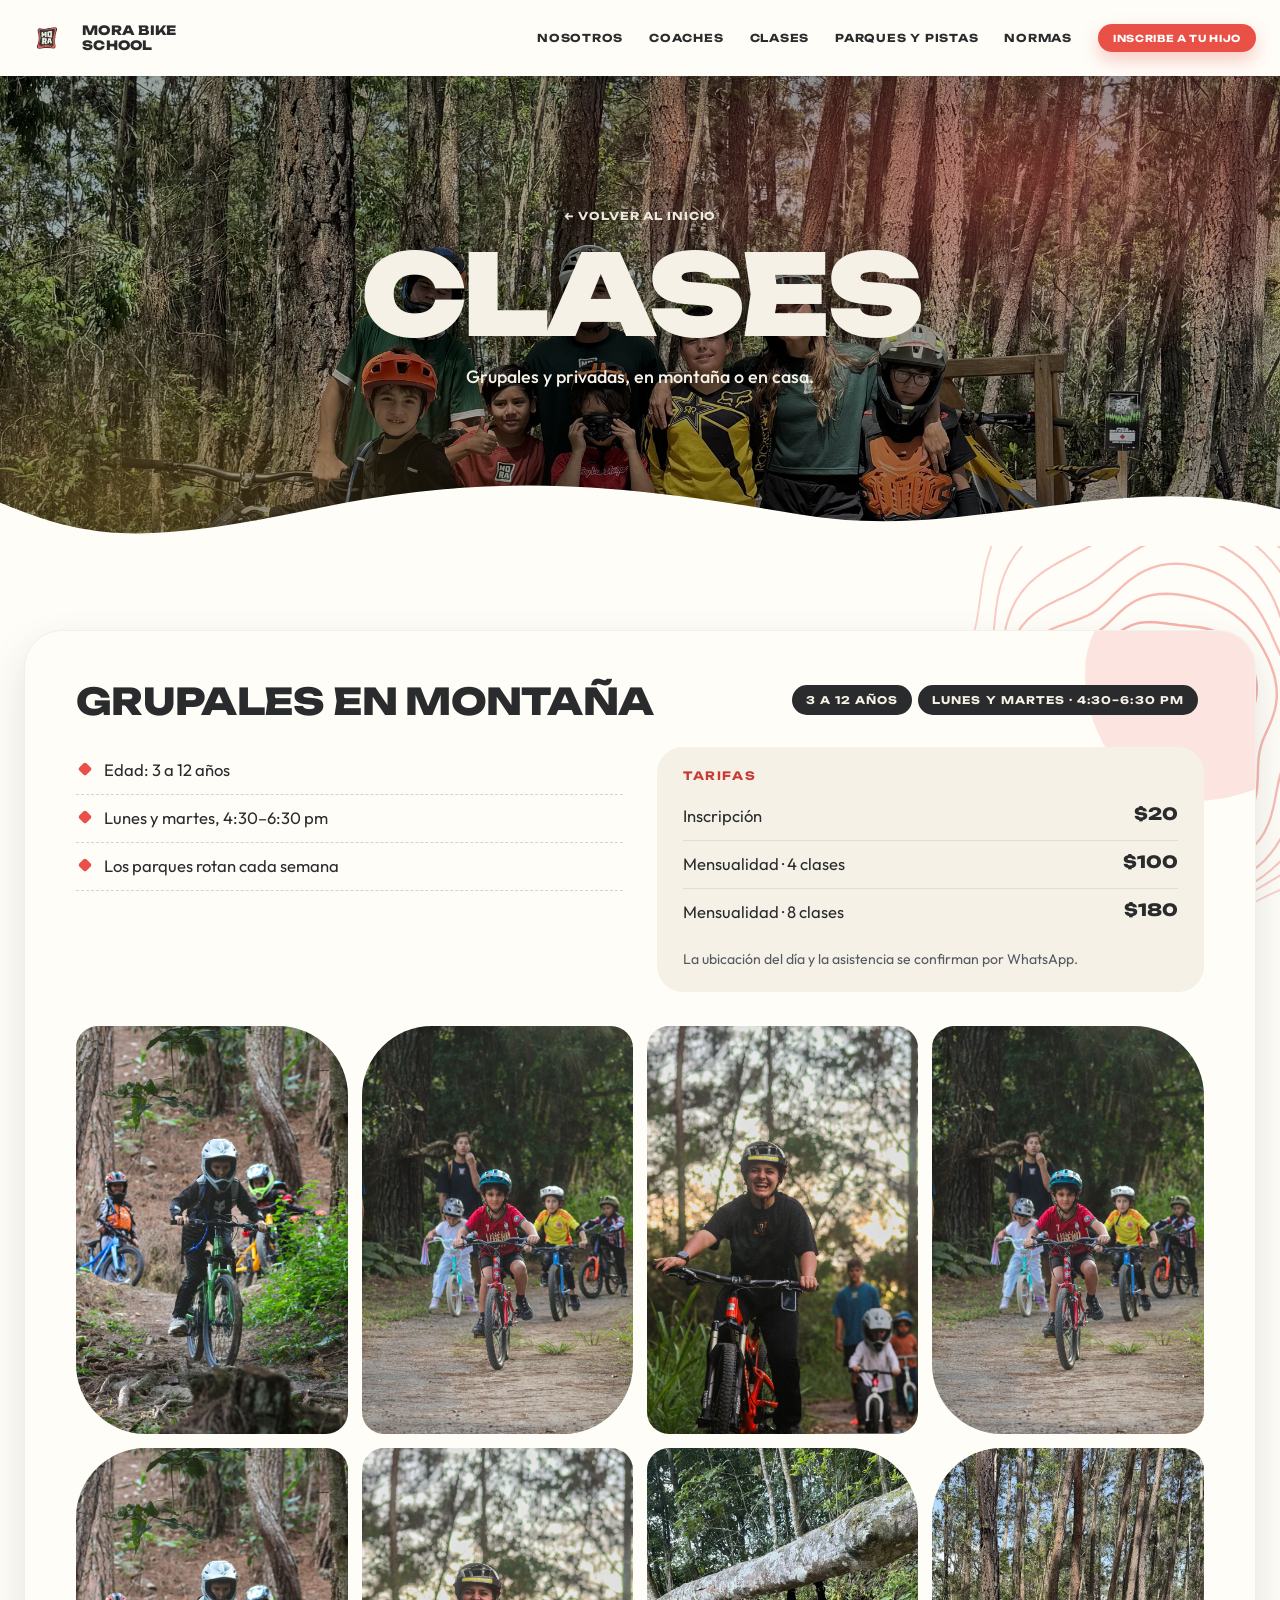
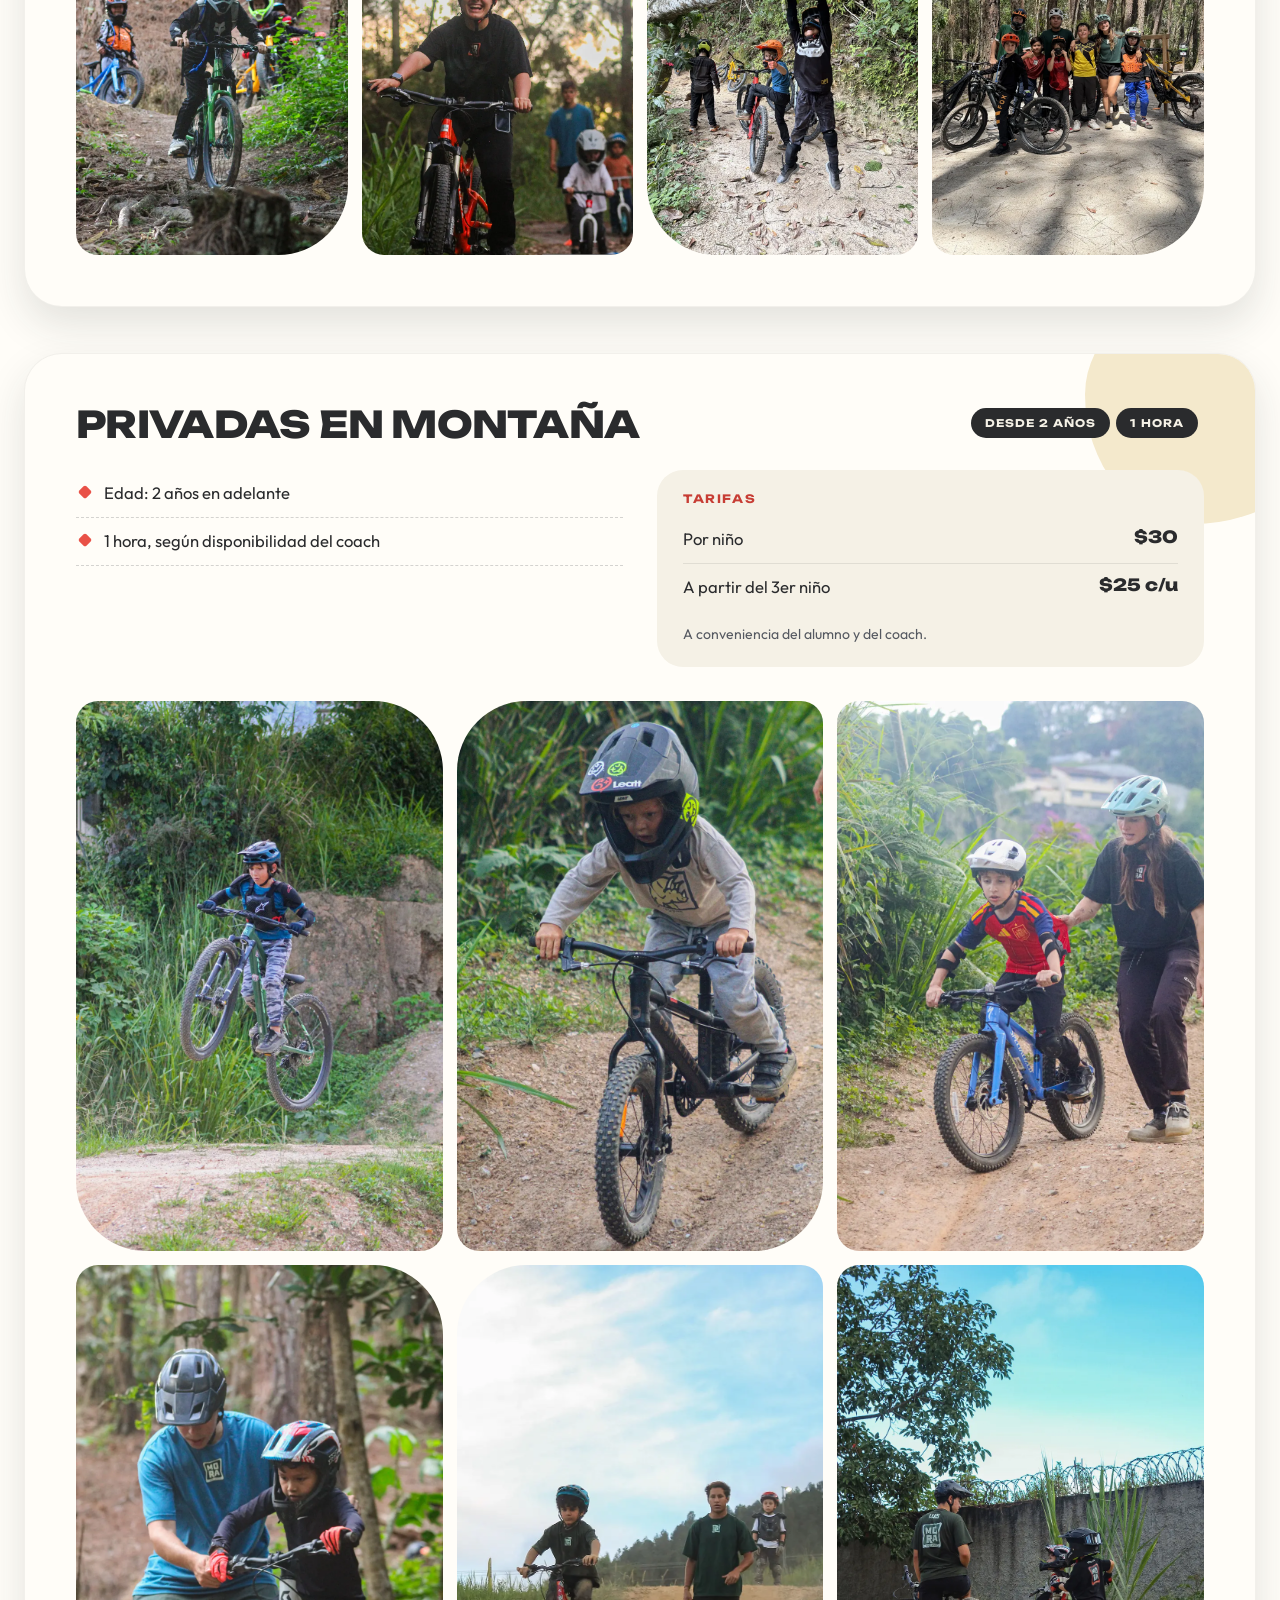
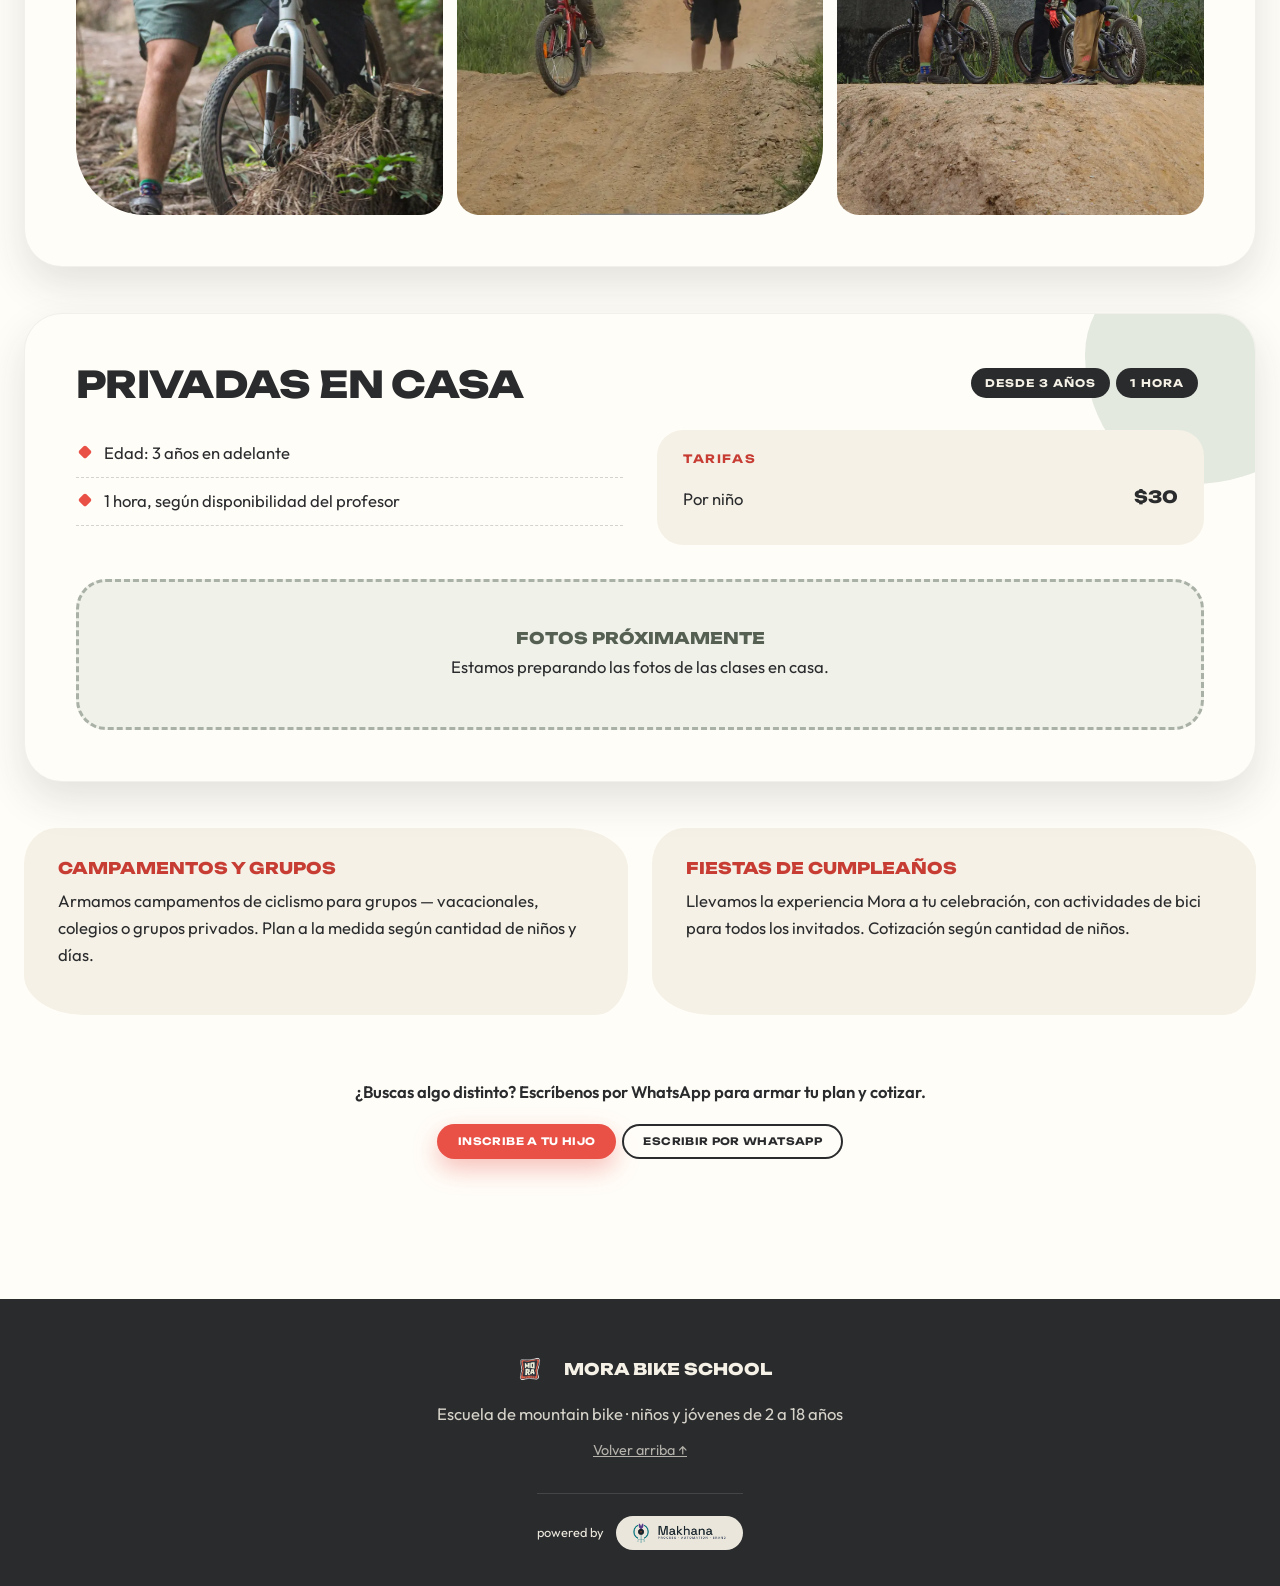
==== clases.html @ 64f7b9c3 "Add files via upload" ====
<!doctype html>
<html lang="es">
<head>
<meta charset="utf-8">
<meta name="viewport" content="width=device-width, initial-scale=1">
<title>Clases — Mora Bike School</title>
<meta name="description" content="Mora Bike School: escuela de mountain bike para niños y jóvenes de 2 a 18 años en Caracas, Venezuela.">
<link rel="icon" href="images/mora-logo.png">
<link rel="preconnect" href="https://fonts.googleapis.com"><link rel="preconnect" href="https://fonts.gstatic.com" crossorigin>
<link href="https://fonts.googleapis.com/css2?family=Kaushan+Script&family=Outfit:wght@400;500;600;700&family=Unbounded:wght@600;700;800;900&display=swap" rel="stylesheet">
<link rel="stylesheet" href="styles-v8.css?v=20261105">
</head>
<body id="top"><header class="nav">
  <div class="wrap nav__in">
    <a class="nav__brand" href="index.html"><img src="images/mora-logo.png" alt="" width="46" height="46"><span>Mora Bike<br>School</span></a>
    <input class="nav__toggle sr" type="checkbox" id="nt" aria-label="Abrir menú"><label class="nav__burger" for="nt" aria-hidden="true"><span></span></label>
    <nav class="nav__links" aria-label="Principal">
      <a href="index.html#nosotros">Nosotros</a>
      <a href="index.html#coaches">Coaches</a>
      <a href="clases.html">Clases</a>
      <a href="index.html#parques">Parques y Pistas</a>
      <a href="index.html#normas">Normas</a>
      <a href="index.html#inscribete" class="nav__cta">Inscribe a tu hijo</a>
    </nav>
  </div>
</header>
<main>
<section class="page-hero sec" id="clases-top" aria-label="Clases">
  <img src="images/home/clases-banda.webp" alt="">
  <span class="clases-teaser__tint"></span><span class="clases-teaser__tint2"></span>
  <div class="wrap page-hero__in">
    <a class="back" href="index.html">← Volver al inicio</a>
    <h1>Clases</h1>
    <p>Grupales y privadas, en montaña o en casa.</p>
  </div>
  <svg class="wave wave--bottom" viewBox="0 0 1440 90" preserveAspectRatio="none" style="color:#FFFDF8" aria-hidden="true"><path d="M0 0H1440V44C1260 94 1090 4 900 38S560 90 360 46 100 8 0 52Z"/></svg>
</section>

<section class="page-body sec" aria-label="Tipos de clase">
  <img class="ring ring--tr" src="images/deco/ring-coral.svg" alt="" aria-hidden="true">
  <div class="wrap">
    <article class="tipo tipo--grupal" id="grupales">
      <div class="tipo__head"><h2>Grupales en montaña</h2><div><span class="tag">3 a 12 años</span><span class="tag">Lunes y martes · 4:30–6:30 pm</span></div></div>
      <div class="tipo__cols">
        <ul class="facts"><li>Edad: 3 a 12 años</li><li>Lunes y martes, 4:30–6:30 pm</li><li>Los parques rotan cada semana</li></ul>
        <div class="precios"><h3>Tarifas</h3>
          <div class="precio"><span>Inscripción</span><b>$20</b></div><div class="precio"><span>Mensualidad · 4 clases</span><b>$100</b></div><div class="precio"><span>Mensualidad · 8 clases</span><b>$180</b></div>
          <p class="nota">La ubicación del día y la asistencia se confirman por WhatsApp.</p></div>
      </div>
      <div class="gal "><a class="lbx" href="images/clases/montana_sesion_grupal.webp"><img src="images/clases/montana_sesion_grupal.webp" alt="Niños en su sesión grupal, rodando por un sendero del bosque" loading="lazy"></a><a class="lbx" href="images/clases/montana_sesion_grupal3.webp"><img src="images/clases/montana_sesion_grupal3.webp" alt="Un grupo de niños con cascos de colores bajando por el camino" loading="lazy"></a><a class="lbx" href="images/clases/montana_sesion_grupal2.webp"><img src="images/clases/montana_sesion_grupal2.webp" alt="Un coach sonriendo junto a un grupo de niños con sus bicis" loading="lazy"></a><a class="lbx" href="images/clases/simonmorabike-25.webp"><img src="images/clases/simonmorabike-25.webp" alt="Niños rodando juntos hacia la cámara en un sendero" loading="lazy"></a><a class="lbx" href="images/clases/simonmorabike-5.webp"><img src="images/clases/simonmorabike-5.webp" alt="Niños bajando por un sendero entre los árboles" loading="lazy"></a><a class="lbx" href="images/clases/simonmorabike-19.webp"><img src="images/clases/simonmorabike-19.webp" alt="Un coach y niños con sus bicis al atardecer" loading="lazy"></a><a class="lbx" href="images/clases/tronco_ninos.webp"><img src="images/clases/tronco_ninos.webp" alt="Niños colgados de un tronco caído en medio del bosque" loading="lazy"></a><a class="lbx" href="images/clases/mbs_partidor.webp"><img src="images/clases/mbs_partidor.webp" alt="Niños y coaches con sus bicis en el partidor" loading="lazy"></a></div>
    </article>

    <article class="tipo tipo--privada" id="privadas-montana">
      <div class="tipo__head"><h2>Privadas en montaña</h2><div><span class="tag">Desde 2 años</span><span class="tag">1 hora</span></div></div>
      <div class="tipo__cols">
        <ul class="facts"><li>Edad: 2 años en adelante</li><li>1 hora, según disponibilidad del coach</li></ul>
        <div class="precios"><h3>Tarifas</h3>
          <div class="precio"><span>Por niño</span><b>$30</b></div><div class="precio"><span>A partir del 3er niño</span><b>$25 c/u</b></div>
          <p class="nota">A conveniencia del alumno y del coach.</p></div>
      </div>
      <div class="gal gal--3"><a class="lbx" href="images/clases/montana_sesion_privada.webp"><img src="images/clases/montana_sesion_privada.webp" alt="Un niño saltando con su bici en una clase privada" loading="lazy"></a><a class="lbx" href="images/clases/montana_sesion_privada2.webp"><img src="images/clases/montana_sesion_privada2.webp" alt="Un niño con casco rodando concentrado en su sesión privada" loading="lazy"></a><a class="lbx" href="images/clases/montana_sesion_privada3.webp"><img src="images/clases/montana_sesion_privada3.webp" alt="Una coach acompañando a una niña en su bici azul" loading="lazy"></a><a class="lbx" href="images/clases/simonmorabike-35.webp"><img src="images/clases/simonmorabike-35.webp" alt="Un coach guiando a un niño sobre su bici en el bosque" loading="lazy"></a><a class="lbx" href="images/clases/moraclases-34.webp"><img src="images/clases/moraclases-34.webp" alt="Un niño y su coach en la pista de tierra" loading="lazy"></a><a class="lbx" href="images/clases/moraclases-37.webp"><img src="images/clases/moraclases-37.webp" alt="Un coach y un niño con sus bicis junto a un muro" loading="lazy"></a></div>
    </article>

    <article class="tipo tipo--casa" id="privadas-casa">
      <div class="tipo__head"><h2>Privadas en casa</h2><div><span class="tag">Desde 3 años</span><span class="tag">1 hora</span></div></div>
      <div class="tipo__cols">
        <ul class="facts"><li>Edad: 3 años en adelante</li><li>1 hora, según disponibilidad del profesor</li></ul>
        <div class="precios"><h3>Tarifas</h3>
          <div class="precio"><span>Por niño</span><b>$30</b></div>
          </div>
      </div>
      <div class="gal"><div class="gal__soon"><b>Fotos próximamente</b>Estamos preparando las fotos de las clases en casa.</div></div>
    </article>

    <div class="extras">
      <div class="extra"><h3>Campamentos y grupos</h3><p>Armamos campamentos de ciclismo para grupos — vacacionales, colegios o grupos privados. Plan a la medida según cantidad de niños y días.</p></div>
      <div class="extra"><h3>Fiestas de cumpleaños</h3><p>Llevamos la experiencia Mora a tu celebración, con actividades de bici para todos los invitados. Cotización según cantidad de niños.</p></div>
    </div>
    <div class="cta-final"><p>¿Buscas algo distinto? Escríbenos por WhatsApp para armar tu plan y cotizar.</p>
      <a class="btn btn--coral" href="https://forms.gle/LzUUa29kGFEzpkx97" target="_blank" rel="noopener">Inscribe a tu hijo</a>&nbsp;
      <a class="btn btn--ghost" href="https://wa.me/584125712176" target="_blank" rel="noopener">Escribir por WhatsApp</a></div>
  </div>
</section>
</main><footer class="footer">
  <div class="footer__brand"><img src="images/mora-logo.png" alt="Mora Bike School"><span>Mora Bike School</span></div>
  <p>Escuela de mountain bike · niños y jóvenes de 2 a 18 años</p>
  <p><a class="footer__top" href="#top">Volver arriba ↑</a></p>
  <div class="powered"><span>powered by</span><img src="images/makhana-logo.png" alt="Makhana"></div>
</footer><div class="lb" id="lb" role="dialog" aria-label="Foto ampliada" aria-hidden="true"><img alt=""></div>
<script>
(function(){
  var secs=[].slice.call(document.querySelectorAll('.sec'));
  if('IntersectionObserver' in window){ var io=new IntersectionObserver(function(es){ es.forEach(function(e){ if(e.isIntersecting){ e.target.classList.add('seen'); } }); },{threshold:.12}); secs.forEach(function(s){ io.observe(s); }); }
  else { secs.forEach(function(s){ s.classList.add('seen'); }); }
  [].slice.call(document.querySelectorAll('.ribbon__track')).forEach(function(t){ var kids=[].slice.call(t.children); kids.forEach(function(k){ var c=k.cloneNode(true); c.alt=''; c.setAttribute('aria-hidden','true'); t.appendChild(c); }); t.parentNode.classList.add('on'); });
  var lb=document.getElementById('lb'), lbi=lb.querySelector('img');
  document.addEventListener('click',function(e){ var a=e.target.closest&&e.target.closest('a.lbx'); if(a){ e.preventDefault(); var im=a.querySelector('img'); lbi.src=(im&&(im.currentSrc||im.src))||a.getAttribute('href'); lbi.alt=(im&&im.alt)||''; lb.classList.add('on'); lb.setAttribute('aria-hidden','false'); } else if(lb.classList.contains('on')){ lb.classList.remove('on'); lb.setAttribute('aria-hidden','true'); } });
  document.addEventListener('keydown',function(e){ if(e.key==='Escape'){ lb.classList.remove('on'); } });
})();
</script></body></html>
---- styles-v8.css ----
/* =========================================================
   MORA BIKE SCHOOL · versión 8
   Moderno, limpio y luminoso, con toques psicodélicos del logo:
   formas onduladas, anillos concéntricos y colores de la paleta.
   Fotos en su formato original, con transparencias suaves.
   ========================================================= */
:root{
  --coral:#E95147; --coral-d:#C73D34; --navy:#3C3D3F; --ink:#2A2B2D; --cream:#F5F1E6; --paper:#FFFDF8;
  --gold:#B18B38; --olive:#556053;
  --coral-s:#FCE4E0; --gold-s:#F4E9CC; --olive-s:#E3E9DF;
  --display:"Unbounded","Outfit",system-ui,sans-serif; --body:"Outfit",system-ui,-apple-system,sans-serif; --script:"Kaushan Script","Brush Script MT",cursive;
  --blob:58% 42% 55% 45% / 46% 58% 42% 54%; --blob2:44% 56% 46% 54% / 56% 44% 58% 42%;
  --shadow:0 18px 40px rgba(42,43,45,.13);
}
*,*::before,*::after{ box-sizing:border-box; }
html{ scroll-behavior:smooth; scroll-padding-top:84px; }
body{ margin:0; font:400 1.04rem/1.62 var(--body); color:var(--ink); background:var(--paper); -webkit-font-smoothing:antialiased; }
img{ display:block; max-width:100%; height:auto; }
a{ color:inherit; }
h1,h2,h3,h4{ margin:0; font-family:var(--display); color:var(--ink); }
p{ margin:0 0 1rem; }
.wrap{ width:min(1240px,100% - 48px); margin-inline:auto; }
.sr{ position:absolute; width:1px; height:1px; overflow:hidden; clip:rect(0 0 0 0); white-space:nowrap; }
.sec{ position:relative; isolation:isolate; overflow:hidden; }
.sec > .wrap{ position:relative; z-index:2; }

/* ---------- títulos ---------- */
.eyebrow{ font:700 .72rem var(--display); letter-spacing:.16em; text-transform:uppercase; color:var(--coral-d); margin-bottom:12px; }
.title{ font-weight:800; font-size:clamp(1.9rem,4.2vw,3.1rem); line-height:1.04; letter-spacing:-.025em; text-transform:uppercase; }
.title::after{ content:""; display:block; width:min(190px,60%); height:14px; margin-top:12px; background:url("data:image/svg+xml,%3Csvg xmlns='http://www.w3.org/2000/svg' viewBox='0 0 190 14' fill='none' stroke='%23E95147' stroke-width='4' stroke-linecap='round'%3E%3Cpath d='M3 8c10-10 18 8 28 0s18-8 28 0 18 8 28 0 18-8 28 0 18 8 28 0 18-8 28 0 8 3 12 0'/%3E%3C/svg%3E") left/contain no-repeat; }
.title--center{ text-align:center; } .title--center::after{ margin-inline:auto; }
.title--light{ color:var(--cream); } .title--light::after{ filter:brightness(1.6); }

/* ---------- botones ---------- */
.btn{ display:inline-flex; align-items:center; gap:.5em; font:700 .76rem var(--display); letter-spacing:.04em; text-transform:uppercase; text-decoration:none; padding:16px 28px; border-radius:999px; border:0; cursor:pointer; transition:transform .18s ease, box-shadow .18s ease, background .18s ease; }
.btn:hover{ transform:translateY(-3px); }
.btn--coral{ background:var(--coral); color:#fff; box-shadow:0 10px 24px rgba(233,81,71,.35); } .btn--coral:hover{ background:var(--coral-d); }
.btn--cream{ background:var(--cream); color:var(--ink); box-shadow:0 10px 24px rgba(0,0,0,.18); }
.btn--ghost{ background:rgba(255,253,248,.78); color:var(--ink); -webkit-backdrop-filter:blur(6px); backdrop-filter:blur(6px); box-shadow:inset 0 0 0 2px var(--ink); }
.btn--ghost:hover{ background:var(--ink); color:var(--cream); }

/* ---------- navegación ---------- */
.nav{ position:sticky; top:0; z-index:60; background:rgba(255,253,248,.9); -webkit-backdrop-filter:blur(12px); backdrop-filter:blur(12px); box-shadow:0 1px 0 rgba(42,43,45,.08); }
.nav__in{ display:flex; align-items:center; justify-content:space-between; gap:20px; min-height:76px; }
.nav__brand{ display:flex; align-items:center; gap:12px; text-decoration:none; }
.nav__brand img{ width:46px; height:46px; }
.nav__brand span{ font:800 .8rem/1.15 var(--display); text-transform:uppercase; letter-spacing:.02em; }
.nav__links{ display:flex; align-items:center; gap:26px; }
.nav__links a{ font:700 .68rem var(--display); text-transform:uppercase; letter-spacing:.07em; text-decoration:none; padding:6px 0; position:relative; }
.nav__links a:not(.nav__cta)::after{ content:""; position:absolute; left:0; right:0; bottom:0; height:3px; border-radius:3px; background:var(--coral); transform:scaleX(0); transform-origin:left; transition:transform .2s ease; }
.nav__links a:not(.nav__cta):hover::after{ transform:scaleX(1); }
.nav__cta{ background:var(--coral); color:#fff; padding:12px 20px !important; border-radius:999px; box-shadow:0 8px 18px rgba(233,81,71,.3); }
.nav__toggle, .nav__burger{ display:none; }

/* ---------- ondas psicodélicas entre secciones ---------- */
.wave{ position:absolute; left:0; width:100%; margin-top:-1px; height:clamp(38px,6vw,86px); z-index:1; pointer-events:none; display:block; }
.wave--top{ top:-2px; } .wave--bottom{ bottom:-2px; transform:scaleY(-1); }
.wave path{ fill:currentColor; stroke:currentColor; stroke-width:2; }

/* ---------- anillos concéntricos (decoración) ---------- */
.ring{ position:absolute; z-index:0; width:min(520px,70vw); height:auto; pointer-events:none; opacity:.55; }
.ring--tr{ top:-90px; right:-140px; } .ring--bl{ bottom:-120px; left:-160px; } .ring--tl{ top:-100px; left:-160px; } .ring--br{ bottom:-110px; right:-150px; }
.deco-track{ position:absolute; z-index:1; width:min(88vw,900px); height:auto; pointer-events:none; color:var(--ink); opacity:0; clip-path:inset(0 100% 0 0); transition:clip-path 3.6s cubic-bezier(.3,.6,.2,1), opacity 1.6s ease; }
.sec.seen .deco-track{ opacity:.16; clip-path:inset(0 0 0 0); }

/* ---------- PORTADA ---------- */
.hero{ min-height:min(92vh,860px); display:grid; place-items:center; text-align:center; background:#cfe3ee; color:var(--ink); }
.hero__bg{ position:absolute; inset:0; width:100%; height:100%; object-fit:cover; object-position:50% 64%; z-index:-2; }
.hero__veil{ position:absolute; inset:0; z-index:-1; background:
  radial-gradient(62% 52% at 50% 36%, rgba(255,253,248,.80), rgba(255,253,248,.30) 62%, rgba(255,253,248,0) 100%),
  radial-gradient(60% 55% at 8% 92%, rgba(233,81,71,.30), transparent 70%),
  radial-gradient(55% 50% at 94% 8%, rgba(177,139,56,.30), transparent 70%),
  linear-gradient(180deg, rgba(255,253,248,.10) 0%, rgba(255,253,248,.06) 55%, rgba(255,253,248,.55) 100%); }
.hero__inner{ padding:92px 0 150px; max-width:1100px; }
.hero__kicker{ font:700 .72rem var(--display); letter-spacing:.2em; text-transform:uppercase; margin-bottom:26px; }
.hero__title{ position:relative; font-weight:900; font-size:clamp(3.3rem,10.5vw,9.4rem); line-height:.92; letter-spacing:-.04em; text-transform:uppercase; color:var(--ink); text-shadow:0 4px 30px rgba(255,253,248,.5); }
.hero__title .fun{ color:var(--coral); }
.hero__title .r4f{ display:block; font:400 clamp(2.8rem,8vw,6.8rem)/1 var(--script); letter-spacing:0; text-transform:none; color:var(--coral); margin:-.52em auto 0; transform:rotate(-5deg); position:relative; z-index:2; -webkit-text-stroke:2.5px var(--coral); paint-order:stroke fill; text-shadow:0 4px 0 #fff, 0 0 30px rgba(255,253,248,.95); }
.hero__lead{ max-width:640px; margin:22px auto 30px; font-size:1.14rem; font-weight:500; }
.hero__cta{ display:flex; flex-wrap:wrap; gap:14px; justify-content:center; }
.hero .deco-track{ left:-4%; bottom:9%; transform:rotate(-4deg); }

/* ---------- SOBRE NOSOTROS ---------- */
.nosotros{ background:var(--paper); padding:96px 0 80px; }
.nosotros__grid{ display:grid; grid-template-columns:minmax(0,.9fr) minmax(0,1.1fr); gap:clamp(36px,6vw,90px); align-items:center; }
.nosotros__photo{ position:relative; }
.nosotros__photo::before{ content:""; position:absolute; inset:-5% -6% -4% -4%; background:var(--coral-s); border-radius:var(--blob2); z-index:0; transform:rotate(-4deg); }
.nosotros__photo img{ position:relative; z-index:1; width:100%; aspect-ratio:4/5; object-fit:cover; object-position:50% 24%; border-radius:var(--blob); box-shadow:var(--shadow); }
.nosotros__text p{ font-size:1.08rem; }
.firma{ margin-top:26px; } .firma__linea{ width:60px; height:5px; border-radius:5px; background:var(--coral); margin-bottom:12px; }
.firma__nombre{ font:800 .95rem var(--display); text-transform:uppercase; } .firma__cargo{ color:#5A5D66; }
.nosotros .ribbon{ margin-top:78px; }
.nosotros .ring--tr{ opacity:.35; }

/* ---------- cinta de fotos en movimiento ---------- */
.ribbon{ overflow:hidden; padding:6px 0 18px; -webkit-mask-image:linear-gradient(90deg,transparent,#000 7%,#000 93%,transparent); mask-image:linear-gradient(90deg,transparent,#000 7%,#000 93%,transparent); }
.ribbon__track{ display:flex; gap:18px; width:max-content; }
.ribbon.on .ribbon__track{ animation:ribbon 80s linear infinite; }
.ribbon.on:hover .ribbon__track{ animation-play-state:paused; }
.ribbon img{ height:clamp(230px,26vw,340px); aspect-ratio:3/4; width:auto; object-fit:cover; border-radius:28px; box-shadow:0 12px 26px rgba(42,43,45,.16); opacity:.97; }
.ribbon img:nth-child(3n+1){ border-radius:30px 110px 30px 110px / 30px 90px 30px 90px; }
.ribbon img:nth-child(3n+2){ border-radius:110px 30px 110px 30px / 90px 30px 90px 30px; }
@keyframes ribbon{ to{ transform:translateX(calc(-50% - 9px)); } }

/* ---------- COACHES ---------- */
.coaches{ background:var(--cream); padding:130px 0 110px; }
.coaches .title{ margin-bottom:12px; } .coaches__sub{ text-align:center; font-size:1.08rem; margin-bottom:54px; color:#4A4D55; }
.coaches__grid{ display:grid; grid-template-columns:repeat(4,minmax(0,1fr)); gap:26px; }
.coach{ background:var(--paper); border-radius:30px; padding:14px 14px 22px; box-shadow:0 12px 30px rgba(42,43,45,.09); display:flex; flex-direction:column; }
.coach__photo{ aspect-ratio:1/1; border-radius:22px; overflow:hidden; background:var(--olive-s); position:relative; }
.coach__photo img{ width:100%; height:100%; object-fit:cover; }
.coach__initial{ position:absolute; inset:0; display:grid; place-items:center; font:900 5.4rem var(--display); color:var(--olive); opacity:.35; }
.coach__name{ font:800 .95rem var(--display); text-transform:uppercase; letter-spacing:.01em; margin:18px 8px 8px; color:var(--coral-d); }
.coach p{ margin:0 8px; font-size:.95rem; line-height:1.55; }
.coaches .ring--bl{ opacity:.4; }

/* ---------- CLASES (portada): una foto, el título y un enlace ---------- */
.clases-teaser{ display:block; position:relative; isolation:isolate; overflow:hidden; text-decoration:none; color:var(--cream); min-height:clamp(430px,50vw,640px); display:grid; place-items:center; text-align:center; background:var(--olive); }
.clases-teaser img{ position:absolute; inset:0; width:100%; height:100%; object-fit:cover; z-index:-3; transition:transform 1.2s ease; }
.clases-teaser:hover img{ transform:scale(1.045); }
.clases-teaser__tint{ position:absolute; inset:0; z-index:-2; background:linear-gradient(180deg, rgba(85,96,83,.58), rgba(85,96,83,.42) 50%, rgba(60,61,63,.58)); mix-blend-mode:multiply; }
.clases-teaser__tint2{ position:absolute; inset:0; z-index:-1; background:radial-gradient(55% 60% at 80% 20%, rgba(233,81,71,.38), transparent 70%), radial-gradient(50% 55% at 10% 90%, rgba(177,139,56,.38), transparent 70%); }
.clases-teaser__in{ padding:70px 24px 150px; }
.clases-teaser__eyebrow{ font:700 .72rem var(--display); letter-spacing:.2em; text-transform:uppercase; margin-bottom:18px; }
.clases-teaser__title{ font:900 clamp(3.4rem,11vw,9rem)/.9 var(--display); letter-spacing:-.04em; text-transform:uppercase; text-shadow:0 6px 40px rgba(0,0,0,.28); margin-bottom:30px; }
.clases-teaser .btn{ pointer-events:none; }
.clases-teaser:hover .btn{ transform:translateY(-3px); }
.clases-teaser:focus-visible{ outline:4px solid var(--coral); outline-offset:-8px; }

/* ---------- PARQUES Y PISTAS ---------- */
.parques{ background:var(--paper); padding:112px 0 84px; }
.ruta-map{ position:relative; container-type:inline-size; width:min(880px,100%); margin:46px auto 62px; }
.ruta-map > img{ width:100%; }
.pin-label{ position:absolute; left:calc(var(--x)*1%); top:calc(var(--y)*1%); transform:translate(var(--tx,0), var(--ty,0)) rotate(var(--r,0deg)); background:#fff; color:var(--ink); border-radius:999px; padding:.4em 1em .46em; white-space:nowrap; font:500 clamp(.6rem,2.2cqw,1rem)/1.15 var(--body); box-shadow:0 8px 18px rgba(42,43,45,.18); }
.pin-label b{ display:block; font:700 .9em var(--display); text-transform:uppercase; letter-spacing:-.01em; } .pin-label small{ display:block; opacity:.7; font-size:.84em; }
.pin-label--1{ --x:1; --y:66; --ty:-100%; --r:-2deg; } .pin-label--2{ --x:45.8; --y:81.5; --ty:-50%; --r:1.5deg; }
.pin-label--3{ --x:69.8; --y:37.2; --tx:-50%; --ty:-100%; --r:-1.5deg; } .pin-label--4{ --x:87; --y:9.7; --tx:-100%; --ty:-50%; --r:2deg; }
.parques .ring--tl{ opacity:.35; }

/* ---------- NORMAS ---------- */
.normas{ background:var(--coral-s); padding:128px 0 100px; }
.normas__grid{ display:grid; grid-template-columns:minmax(0,.85fr) minmax(0,1.15fr); gap:clamp(36px,6vw,84px); align-items:center; }
.photo-blob{ position:relative; }
.photo-blob::before{ content:""; position:absolute; inset:-5% -5% -4% -4%; background:var(--gold-s); border-radius:var(--blob2); z-index:0; transform:rotate(3deg); }
.photo-blob img{ position:relative; z-index:1; width:100%; aspect-ratio:4/5; object-fit:cover; border-radius:var(--blob); box-shadow:var(--shadow); }
.normas__card{ background:var(--paper); border-radius:34px; padding:clamp(28px,4vw,46px); box-shadow:var(--shadow); }
.normas__card ul{ list-style:none; margin:26px 0 0; padding:0; }
.normas__card li{ position:relative; padding:0 0 14px 34px; }
.normas__card li::before{ content:""; position:absolute; left:2px; top:.5em; width:13px; height:13px; background:var(--coral); transform:rotate(45deg); border-radius:3px; }
.normas .ring--br{ opacity:.45; }

/* ---------- INSCRIPCIÓN ---------- */
.inscribete{ background:var(--cream); padding:128px 0 100px; }
.inscribete__grid{ display:grid; grid-template-columns:minmax(0,1.1fr) minmax(0,.9fr); gap:clamp(36px,6vw,84px); align-items:center; }
.slogan{ font:900 clamp(1.7rem,3.8vw,3rem)/1.04 var(--display); letter-spacing:-.03em; text-transform:uppercase; margin-bottom:10px; }
.slogan span{ display:block; } .slogan .hl{ color:var(--coral); }
.inscribete h2.sub{ font:600 1.02rem var(--display); margin:18px 0 26px; }
.pasos{ list-style:none; margin:0 0 32px; padding:0; counter-reset:p; }
.pasos li{ counter-increment:p; position:relative; padding:0 0 18px 58px; }
.pasos li::before{ content:counter(p); position:absolute; left:0; top:-2px; width:42px; height:42px; border-radius:50%; background:var(--coral); color:#fff; font:800 .95rem/42px var(--display); text-align:center; }
.pasos b{ display:block; font-weight:600; }
.inscribete .ring--tr{ opacity:.4; }
.inscribete .deco-track{ left:-4%; bottom:4%; transform:rotate(3deg); }

/* ---------- REPORTA TU PAGO ---------- */
.reporta{ background:var(--olive); color:var(--cream); text-align:center; padding:104px 0 86px; }
.reporta__logo{ width:52px; margin:0 auto 18px; }
.reporta h2{ color:var(--cream); font-weight:800; font-size:clamp(1.6rem,3.4vw,2.6rem); text-transform:uppercase; letter-spacing:-.02em; margin-bottom:14px; }
.reporta p{ max-width:560px; margin:0 auto 28px; }
.reporta .ring--tl{ opacity:.25; }

/* ---------- CONTACTO Y PIE ---------- */
.contacto{ position:relative; background:var(--cream); padding:70px 0 54px; }
.contacto ul{ list-style:none; display:flex; flex-wrap:wrap; justify-content:center; gap:14px 38px; margin:0; padding:0; }
.contacto a{ display:flex; align-items:center; gap:10px; text-decoration:none; font-weight:600; }
.contacto svg{ stroke:var(--ink); } .contacto a:hover{ color:var(--coral-d); }
.footer{ background:var(--ink); color:var(--cream); text-align:center; padding:48px 24px 36px; }
.footer__brand{ display:inline-flex; align-items:center; gap:12px; margin-bottom:10px; } .footer__brand img{ width:44px; }
.footer__brand span{ font:800 1rem var(--display); text-transform:uppercase; }
.footer p{ margin:0 0 8px; opacity:.85; } .footer__top{ font-size:.9rem; opacity:.8; }
.powered{ margin-top:22px; padding-top:22px; border-top:1px solid rgba(245,241,230,.14); display:inline-flex; align-items:center; gap:12px; font-size:.8rem; opacity:.95; }
.powered img{ height:34px; width:auto; background:var(--cream); padding:6px 16px; border-radius:30px; }

/* ================= PÁGINA DE CLASES ================= */
.page-hero{ position:relative; isolation:isolate; overflow:hidden; text-align:center; color:var(--cream); min-height:clamp(340px,38vw,470px); display:grid; place-items:center; background:var(--olive); }
.page-hero img{ position:absolute; inset:0; width:100%; height:100%; object-fit:cover; object-position:50% 55%; z-index:-3; }
.page-hero .clases-teaser__tint{ z-index:-2; } .page-hero .clases-teaser__tint2{ z-index:-1; }
.page-hero__in{ padding:80px 24px 110px; }
.page-hero h1{ font:900 clamp(3rem,9vw,7rem)/.92 var(--display); letter-spacing:-.04em; text-transform:uppercase; text-shadow:0 6px 40px rgba(0,0,0,.28); }
.page-hero p{ max-width:560px; margin:16px auto 0; font-size:1.12rem; font-weight:500; }
.back{ display:inline-flex; align-items:center; gap:8px; font:700 .68rem var(--display); letter-spacing:.08em; text-transform:uppercase; text-decoration:none; margin-bottom:20px; color:var(--cream); opacity:.95; }
.page-body{ background:var(--paper); padding:84px 0 40px; position:relative; }
.tipo{ background:var(--paper); border-radius:38px; box-shadow:var(--shadow); padding:clamp(26px,4vw,52px); margin-bottom:46px; position:relative; overflow:hidden; border:1px solid rgba(42,43,45,.06); }
.tipo::before{ content:""; position:absolute; top:-70px; right:-70px; width:240px; height:240px; border-radius:var(--blob); background:var(--tint,var(--coral-s)); z-index:0; }
.tipo > *{ position:relative; z-index:1; }
.tipo--grupal{ --tint:var(--coral-s); } .tipo--privada{ --tint:var(--gold-s); } .tipo--casa{ --tint:var(--olive-s); }
.tipo__head{ display:flex; flex-wrap:wrap; align-items:flex-end; justify-content:space-between; gap:12px 24px; margin-bottom:26px; }
.tipo__head h2{ font-weight:800; font-size:clamp(1.5rem,3.2vw,2.3rem); text-transform:uppercase; letter-spacing:-.02em; line-height:1.05; }
.tag{ display:inline-block; font:700 .66rem var(--display); letter-spacing:.1em; text-transform:uppercase; background:var(--ink); color:var(--cream); padding:8px 14px; border-radius:999px; margin:0 6px 6px 0; }
.tipo__cols{ display:grid; grid-template-columns:minmax(0,1fr) minmax(0,1fr); gap:34px; margin-bottom:34px; }
.facts{ list-style:none; margin:0; padding:0; } .facts li{ padding:10px 0 10px 28px; border-bottom:1px dashed rgba(42,43,45,.2); position:relative; }
.facts li::before{ content:""; position:absolute; left:4px; top:1.05em; width:10px; height:10px; background:var(--coral); transform:rotate(45deg); border-radius:2px; }
.precios{ background:var(--cream); border-radius:26px; padding:22px 26px; }
.precios h3{ font:700 .72rem var(--display); letter-spacing:.14em; text-transform:uppercase; margin-bottom:10px; color:var(--coral-d); }
.precio{ display:flex; justify-content:space-between; gap:16px; padding:10px 0; border-bottom:1px solid rgba(42,43,45,.1); } .precio:last-of-type{ border-bottom:0; }
.precio b{ font:800 1.05rem var(--display); }
.nota{ font-size:.88rem; color:#555961; margin:12px 0 0; }
.gal{ display:grid; grid-template-columns:repeat(4,minmax(0,1fr)); gap:14px; }
.gal a{ display:block; border-radius:22px; overflow:hidden; background:var(--cream); aspect-ratio:2/3; cursor:zoom-in; }
.gal img{ width:100%; height:100%; object-fit:cover; transition:transform .5s ease; } .gal a:hover img{ transform:scale(1.06); }
.gal a:nth-child(3n+1){ border-radius:22px 70px 22px 70px; } .gal a:nth-child(3n+2){ border-radius:70px 22px 70px 22px; }
.gal--3{ grid-template-columns:repeat(3,minmax(0,1fr)); }
.gal__soon{ grid-column:1/-1; border:3px dashed rgba(85,96,83,.45); border-radius:30px; padding:46px 26px; text-align:center; background:rgba(227,233,223,.55); }
.gal__soon b{ display:block; font:800 1rem var(--display); text-transform:uppercase; margin-bottom:6px; color:var(--olive); }
.extras{ display:grid; grid-template-columns:1fr 1fr; gap:24px; margin:0 0 44px; }
.extra{ background:var(--cream); border-radius:32px 60px 32px 60px / 36px 40px 44px 40px; padding:30px 34px; }
.extra h3{ font:800 1rem var(--display); text-transform:uppercase; color:var(--coral-d); margin-bottom:10px; }
.cta-final{ text-align:center; padding:20px 0 100px; }
.cta-final p{ font-weight:600; margin-bottom:18px; }

/* ---------- visor de fotos ---------- */
.lb{ position:fixed; inset:0; z-index:100; background:rgba(42,43,45,.9); display:none; place-items:center; padding:24px; cursor:zoom-out; }
.lb.on{ display:grid; } .lb img{ max-height:92vh; max-width:94vw; width:auto; border-radius:20px; box-shadow:0 24px 80px rgba(0,0,0,.5); }

/* ---------- movimiento reducido ---------- */
@media (prefers-reduced-motion: reduce){ .ribbon.on .ribbon__track{ animation:none; } .ribbon{ overflow-x:auto; } .deco-track{ transition:none; clip-path:none; opacity:.14; } .clases-teaser img{ transition:none; } }

/* ---------- RESPONSIVE ---------- */
@media (max-width: 1000px){
  .coaches__grid{ grid-template-columns:repeat(3,minmax(0,1fr)); }
  .gal{ grid-template-columns:repeat(3,minmax(0,1fr)); }
}
@media (max-width: 900px){
  .nav__links{ position:absolute; top:100%; left:0; right:0; background:var(--paper); flex-direction:column; align-items:flex-start; gap:2px; padding:10px 24px 22px; box-shadow:0 18px 30px rgba(42,43,45,.14); display:none; }
  .nav__links a{ padding:12px 0; width:100%; } .nav__cta{ width:auto !important; margin-top:8px; }
  .nav__toggle:checked ~ .nav__links{ display:flex; }
  .nav__burger{ display:grid; place-items:center; width:46px; height:46px; border-radius:50%; background:var(--cream); cursor:pointer; }
  .nav__burger span, .nav__burger span::before, .nav__burger span::after{ display:block; width:20px; height:2.5px; background:var(--ink); border-radius:2px; position:relative; content:""; }
  .nav__burger span::before{ position:absolute; top:-6px; } .nav__burger span::after{ position:absolute; top:6px; }
  .nosotros__grid, .normas__grid, .inscribete__grid, .tipo__cols, .extras{ grid-template-columns:1fr; }
  .nosotros__photo{ max-width:420px; margin-inline:auto; } .photo-blob{ max-width:430px; margin-inline:auto; }
  .inscribete__photo{ order:2; }
  .coaches__grid{ grid-template-columns:repeat(2,minmax(0,1fr)); gap:16px; }
  .hero__inner{ padding:70px 0 130px; }
  .normas, .inscribete, .coaches{ padding-top:104px; }
}
@media (max-width: 560px){
  .coaches__grid{ grid-template-columns:1fr; } .gal, .gal--3{ grid-template-columns:repeat(2,minmax(0,1fr)); }
  .coach__initial{ font-size:4rem; } .btn{ padding:15px 22px; }
}

/* ajustes v8.1 */
.page-hero h1{ color:var(--cream); }
.hero__bg{ filter:brightness(1.12) saturate(1.18); }
.hero__title .r4f{ -webkit-text-stroke:4px var(--coral); }

@media (max-width:700px){ .hero__title .r4f{ margin-top:-.2em; } }

/* portada principal (foto vertical: los riders quedan en la parte baja) */
.hero__bg{ object-position:50% 46%; }
@media (max-width:900px){ .hero__bg{ object-position:50% 60%; } }

.hero{ min-height:min(100vh,940px); }
.hero__bg{ object-position:50% 34%; }
.hero__cta{ margin-top:34px; }
@media (max-width:900px){ .hero__bg{ object-position:50% 62%; } .hero__cta{ margin-top:26px; } }

@media (max-width:900px){
  .hero{ place-items:start center; min-height:max(780px,100svh); }
  .hero__inner{ padding:46px 0 0; }
  .hero__bg{ object-position:50% 74%; }
}

/* v8.2: logo en la portada y botones más pequeños */
.hero__logo{ position:absolute; z-index:3; top:clamp(14px,2.4vw,26px); left:50%; transform:translateX(-50%); width:clamp(96px,9.5vw,132px); height:auto; filter:drop-shadow(0 10px 22px rgba(0,0,0,.38)); pointer-events:none; }
.btn{ font-size:.64rem; padding:11px 21px; letter-spacing:.035em; }
.nav__cta{ padding:8px 15px !important; font-size:.6rem !important; }
@media (max-width:900px){ .hero__inner{ padding-top:128px; } .hero__logo{ width:100px; top:14px; } }
@media (max-width:560px){ .btn{ padding:10px 18px; } }
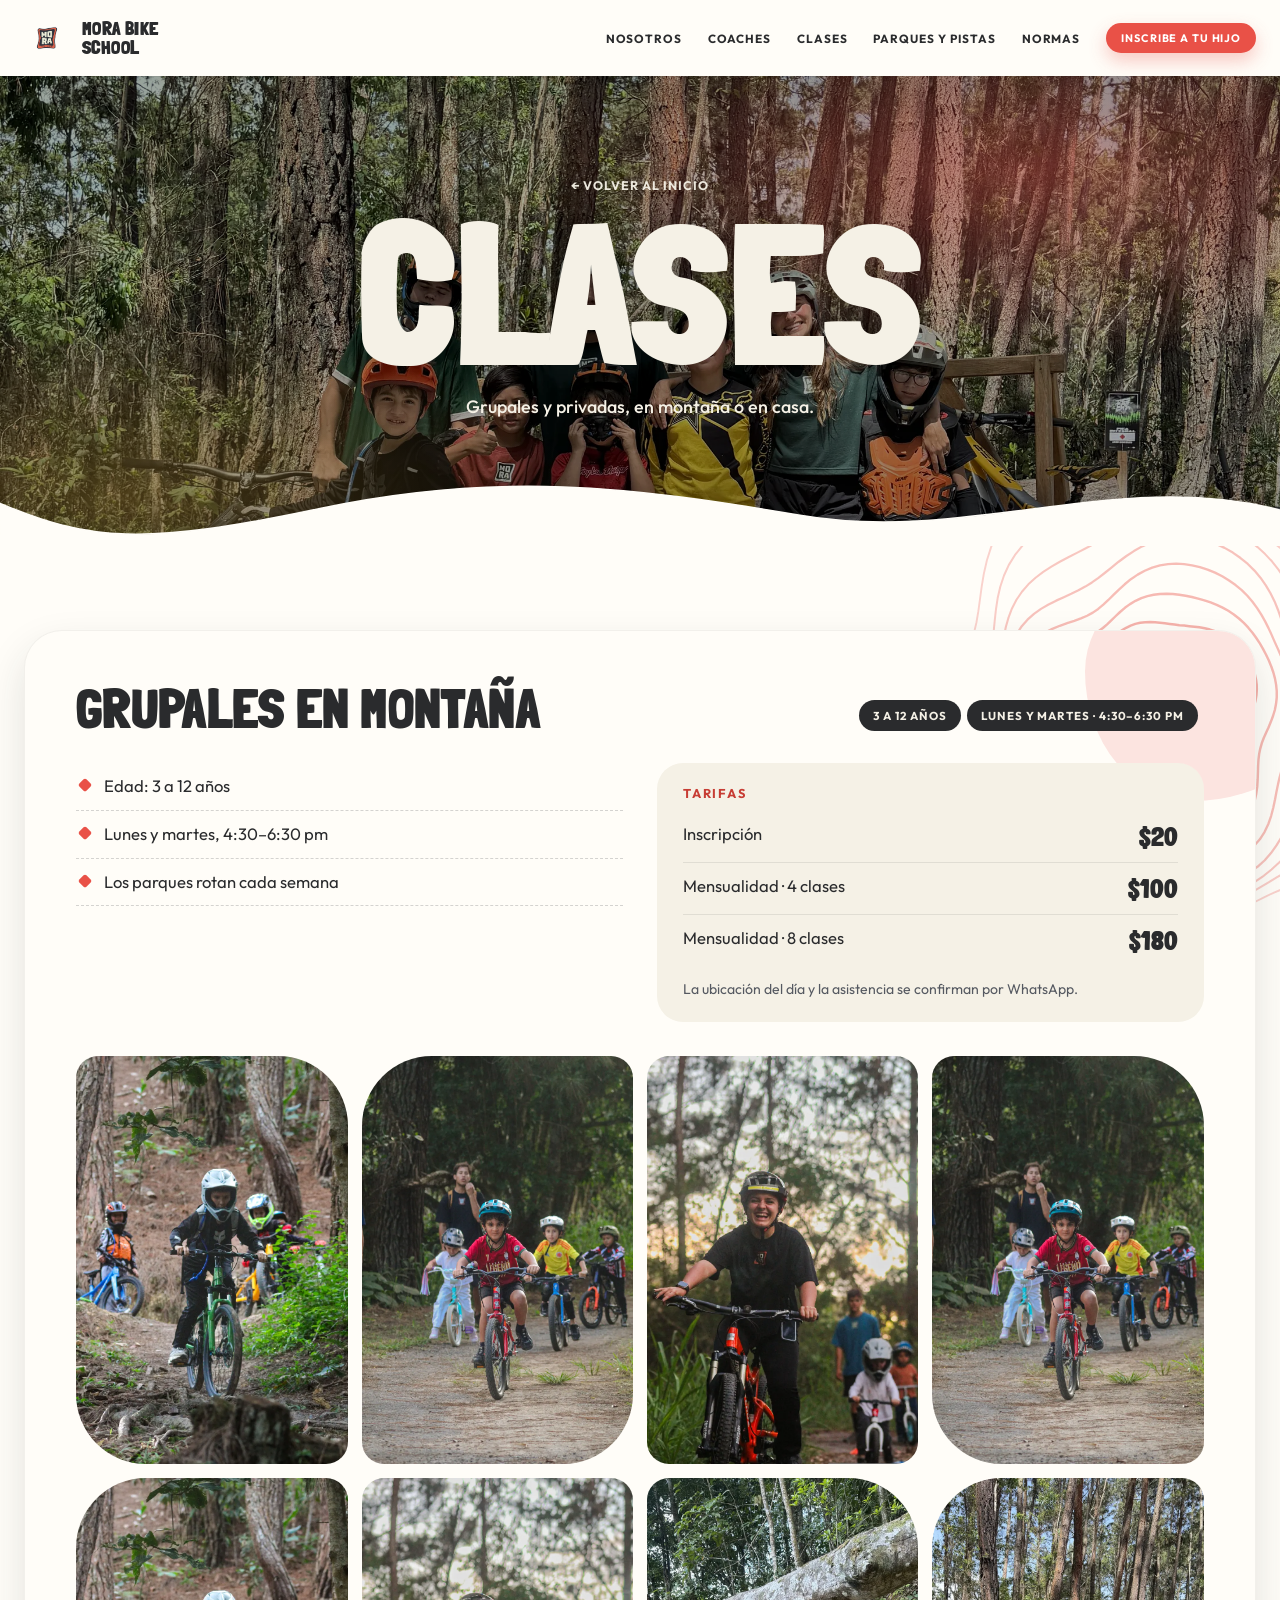
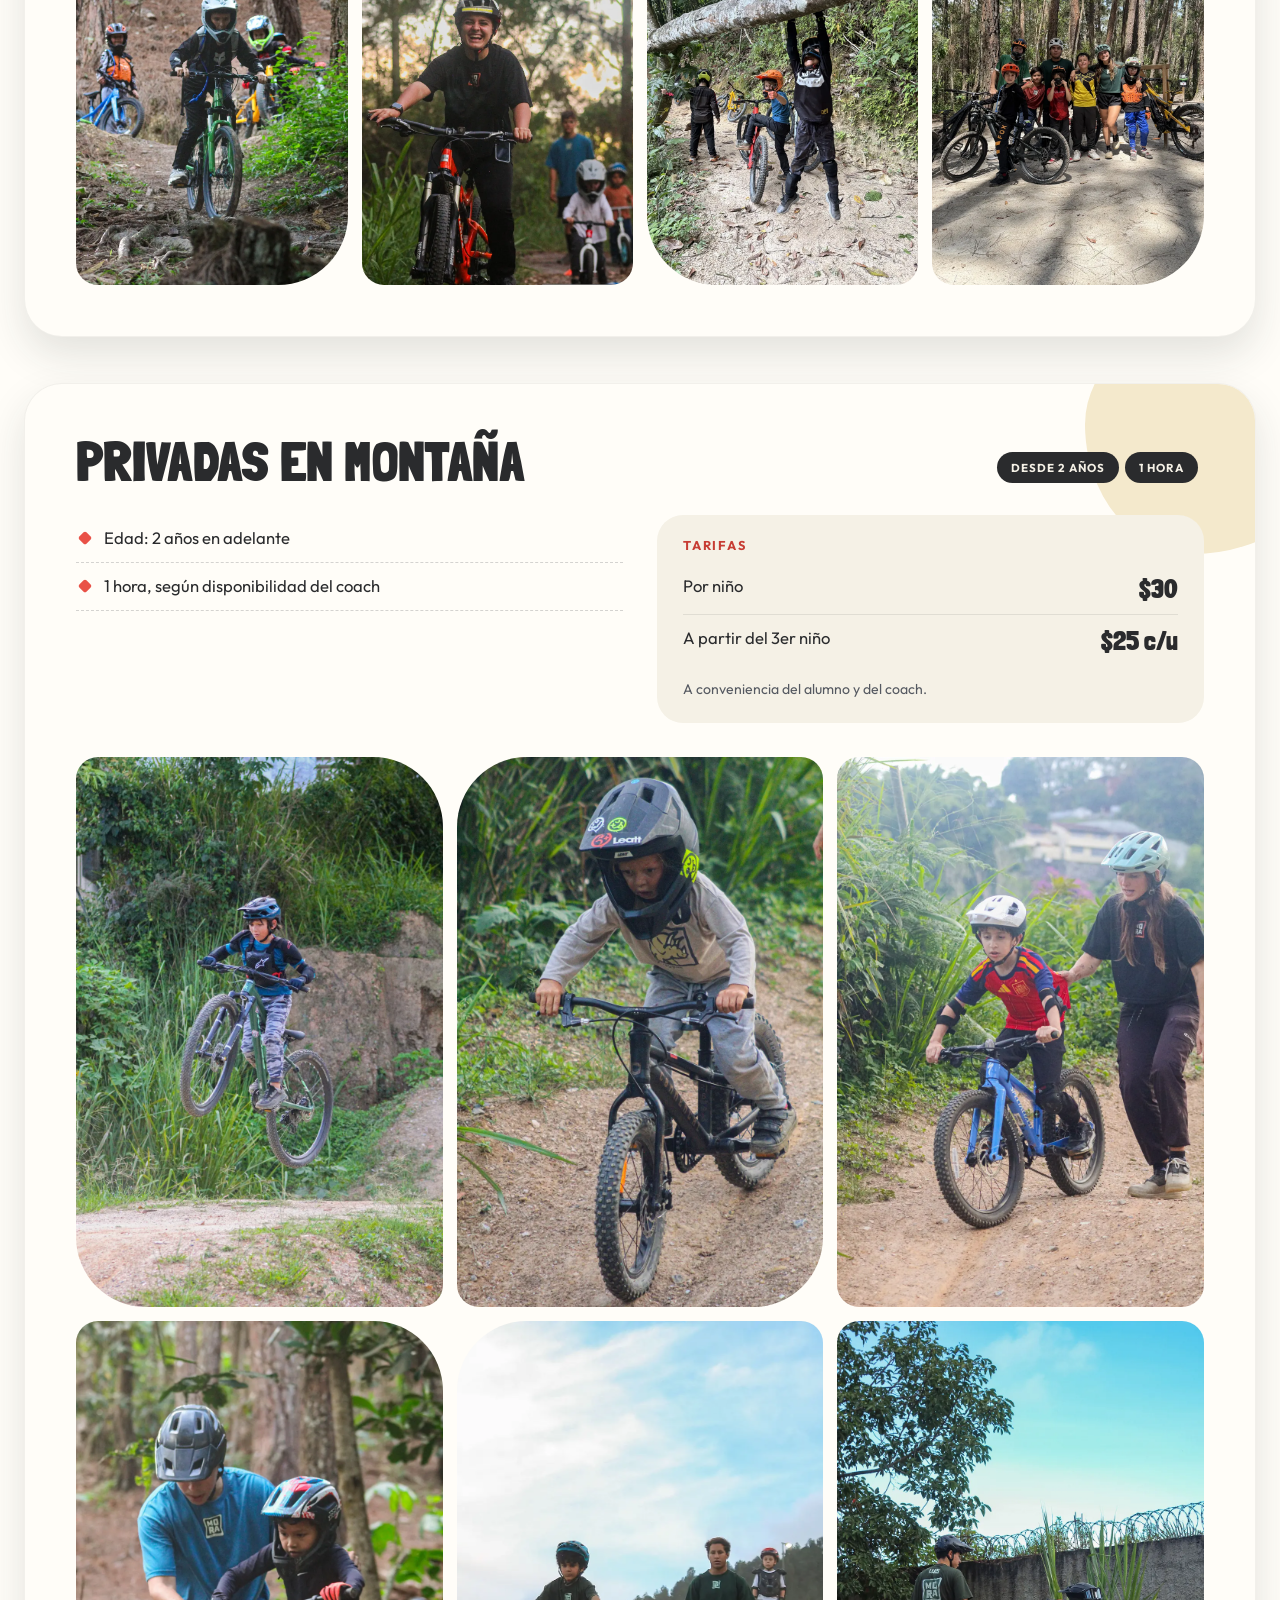
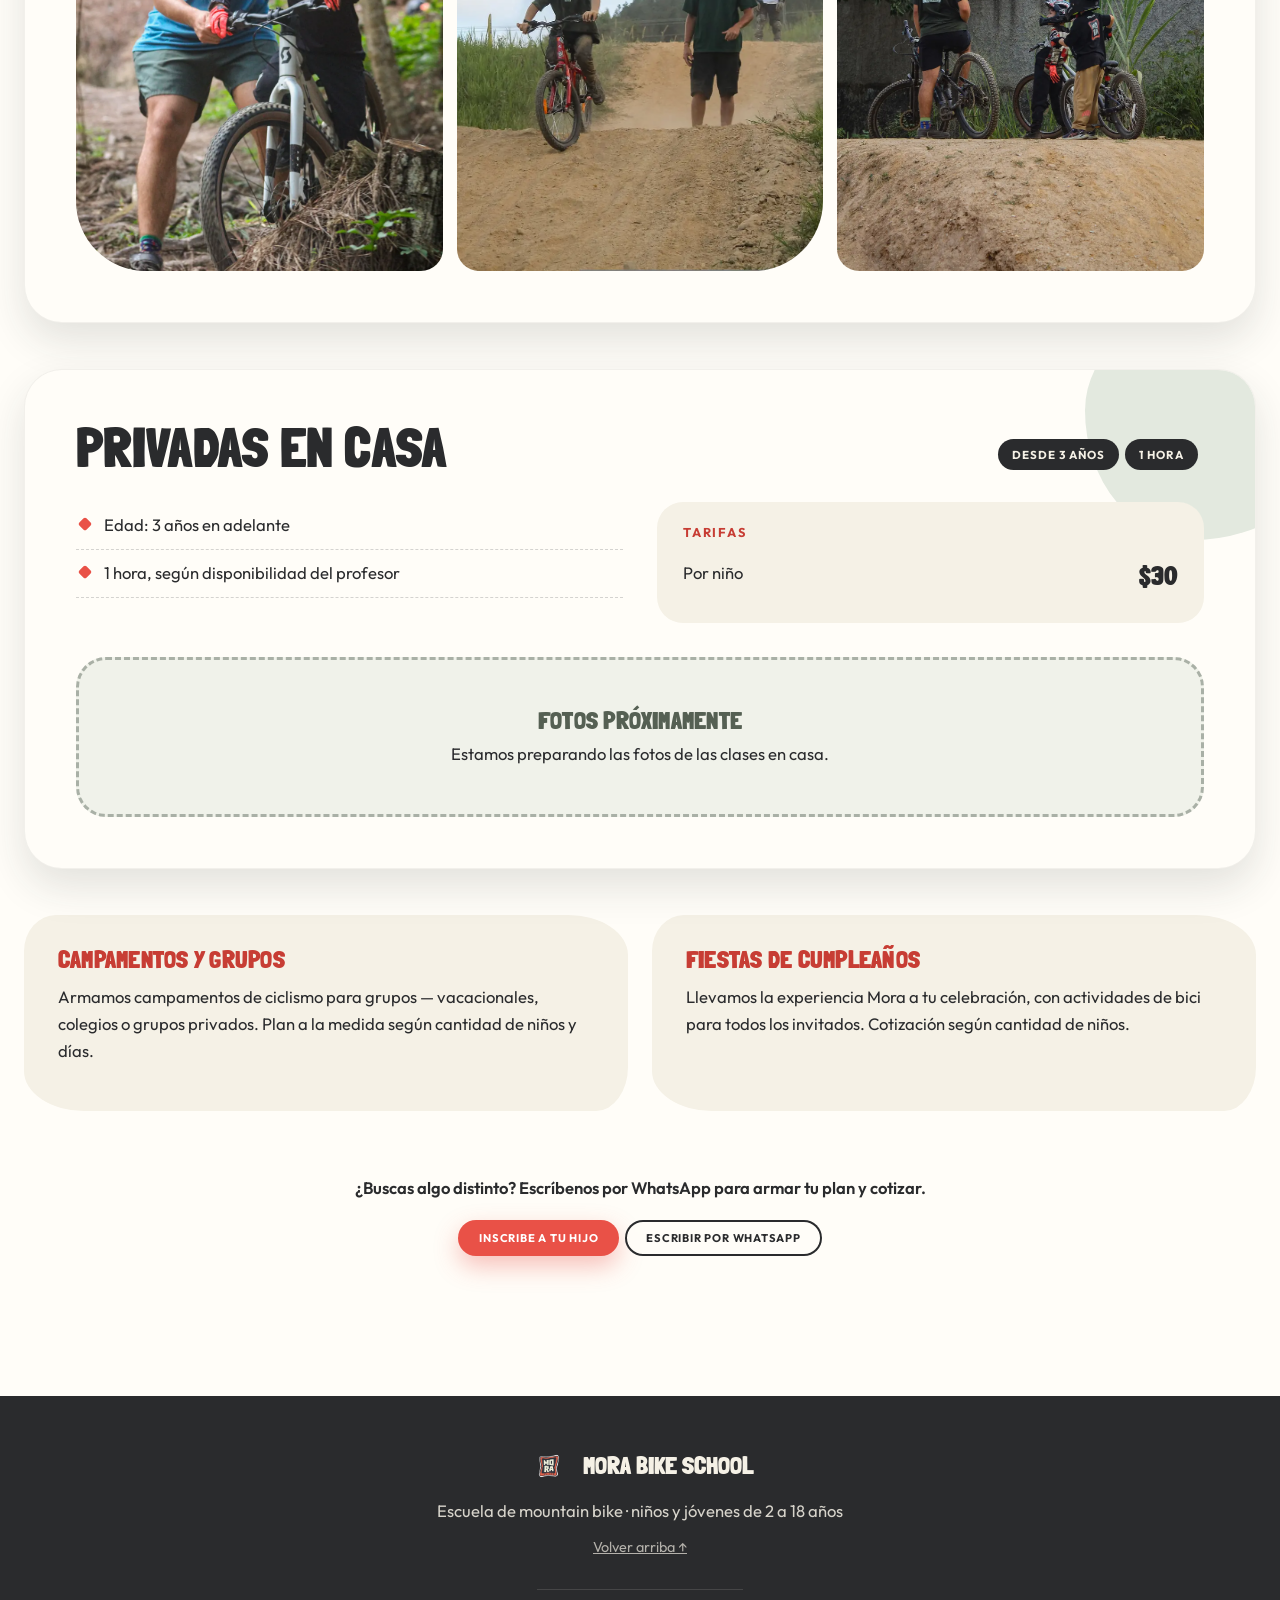
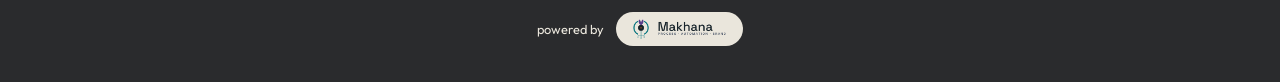
==== commit 0a298307: "Add files via upload" ====
--- a/clases.html
+++ b/clases.html
@@ -7,7 +7,7 @@
 <meta name="description" content="Mora Bike School: escuela de mountain bike para niños y jóvenes de 2 a 18 años en Caracas, Venezuela.">
 <link rel="icon" href="images/mora-logo.png">
 <link rel="preconnect" href="https://fonts.googleapis.com"><link rel="preconnect" href="https://fonts.gstatic.com" crossorigin>
-<link href="https://fonts.googleapis.com/css2?family=Kaushan+Script&family=Outfit:wght@400;500;600;700&family=Unbounded:wght@600;700;800;900&display=swap" rel="stylesheet">
+<link href="https://fonts.googleapis.com/css2?family=Kaushan+Script&family=Outfit:wght@400;500;600;700&family=Londrina+Solid:wght@400;900&display=swap" rel="stylesheet">
 <link rel="stylesheet" href="styles-v8.css?v=20261105">
 </head>
 <body id="top"><header class="nav">
--- a/styles-v8.css
+++ b/styles-v8.css
@@ -277,3 +277,34 @@
 .nav__cta{ padding:8px 15px !important; font-size:.6rem !important; }
 @media (max-width:900px){ .hero__inner{ padding-top:128px; } .hero__logo{ width:100px; top:14px; } }
 @media (max-width:560px){ .btn{ padding:10px 18px; } }
+
+/* v8.3: logo de la portada arriba a la izquierda */
+.hero__logo{ left:clamp(18px,4vw,64px); top:clamp(16px,2.4vw,28px); transform:none; width:clamp(86px,9vw,128px); }
+@media (max-width:900px){ .hero__inner{ padding-top:112px; } .hero__logo{ width:84px; left:16px; top:14px; } }
+
+@media (max-width:900px){ .hero__inner{ padding-top:126px; } }
+
+/* v8.4: tipografía de títulos Londrina Solid (la más parecida al logo); Outfit para los textos */
+:root{ --display:"Londrina Solid","Outfit",system-ui,sans-serif; }
+.title{ font-weight:900; font-size:clamp(2.8rem,6vw,4.4rem); letter-spacing:.005em; line-height:.98; }
+.hero__title{ font-weight:900; font-size:clamp(4.4rem,14.5vw,12.6rem); line-height:.82; letter-spacing:.005em; }
+.hero__title .r4f{ margin-top:-.38em; }
+.clases-teaser__title, .page-hero h1{ font-weight:900; letter-spacing:.005em; font-size:clamp(4.8rem,15.5vw,13rem); line-height:.82; }
+.slogan{ font-weight:900; font-size:clamp(2.8rem,6.2vw,4.9rem); letter-spacing:.005em; line-height:.92; }
+.reporta h2{ font-weight:900; font-size:clamp(2.3rem,4.8vw,3.7rem); letter-spacing:.005em; line-height:1; }
+.tipo__head h2{ font-weight:900; font-size:clamp(2.2rem,4.8vw,3.4rem); letter-spacing:.005em; line-height:1; }
+.coach__name{ font-size:1.5rem; font-weight:900; letter-spacing:.012em; }
+.firma__nombre{ font-size:1.45rem; font-weight:900; letter-spacing:.012em; }
+.extra h3, .gal__soon b{ font-size:1.55rem; font-weight:900; letter-spacing:.01em; }
+.precio b{ font-size:1.65rem; font-weight:900; }
+.pin-label b{ font-size:1.16em; font-weight:900; letter-spacing:.01em; }
+.inscribete h2.sub{ font-size:1.6rem; font-weight:900; margin:14px 0 22px; letter-spacing:.01em; }
+.nav__brand span{ font-size:1.2rem; font-weight:900; letter-spacing:.02em; line-height:1; }
+.footer__brand span{ font-size:1.55rem; font-weight:900; }
+.pasos li::before{ font-size:1.3rem; font-weight:900; }
+/* rótulos pequeños en Outfit (mayúsculas) para que se lean bien */
+.btn, .nav__links a, .nav__cta, .eyebrow, .hero__kicker, .clases-teaser__eyebrow, .tag, .precios h3, .back{ font-family:var(--body); font-weight:700; }
+.btn{ font-size:.7rem; letter-spacing:.07em; }
+.nav__links a{ font-size:.74rem; letter-spacing:.08em; } .nav__cta{ font-size:.68rem !important; }
+.eyebrow, .hero__kicker, .clases-teaser__eyebrow{ font-size:.82rem; letter-spacing:.2em; }
+.tag{ font-size:.72rem; letter-spacing:.08em; } .precios h3{ font-size:.8rem; letter-spacing:.14em; } .back{ font-size:.78rem; letter-spacing:.08em; }
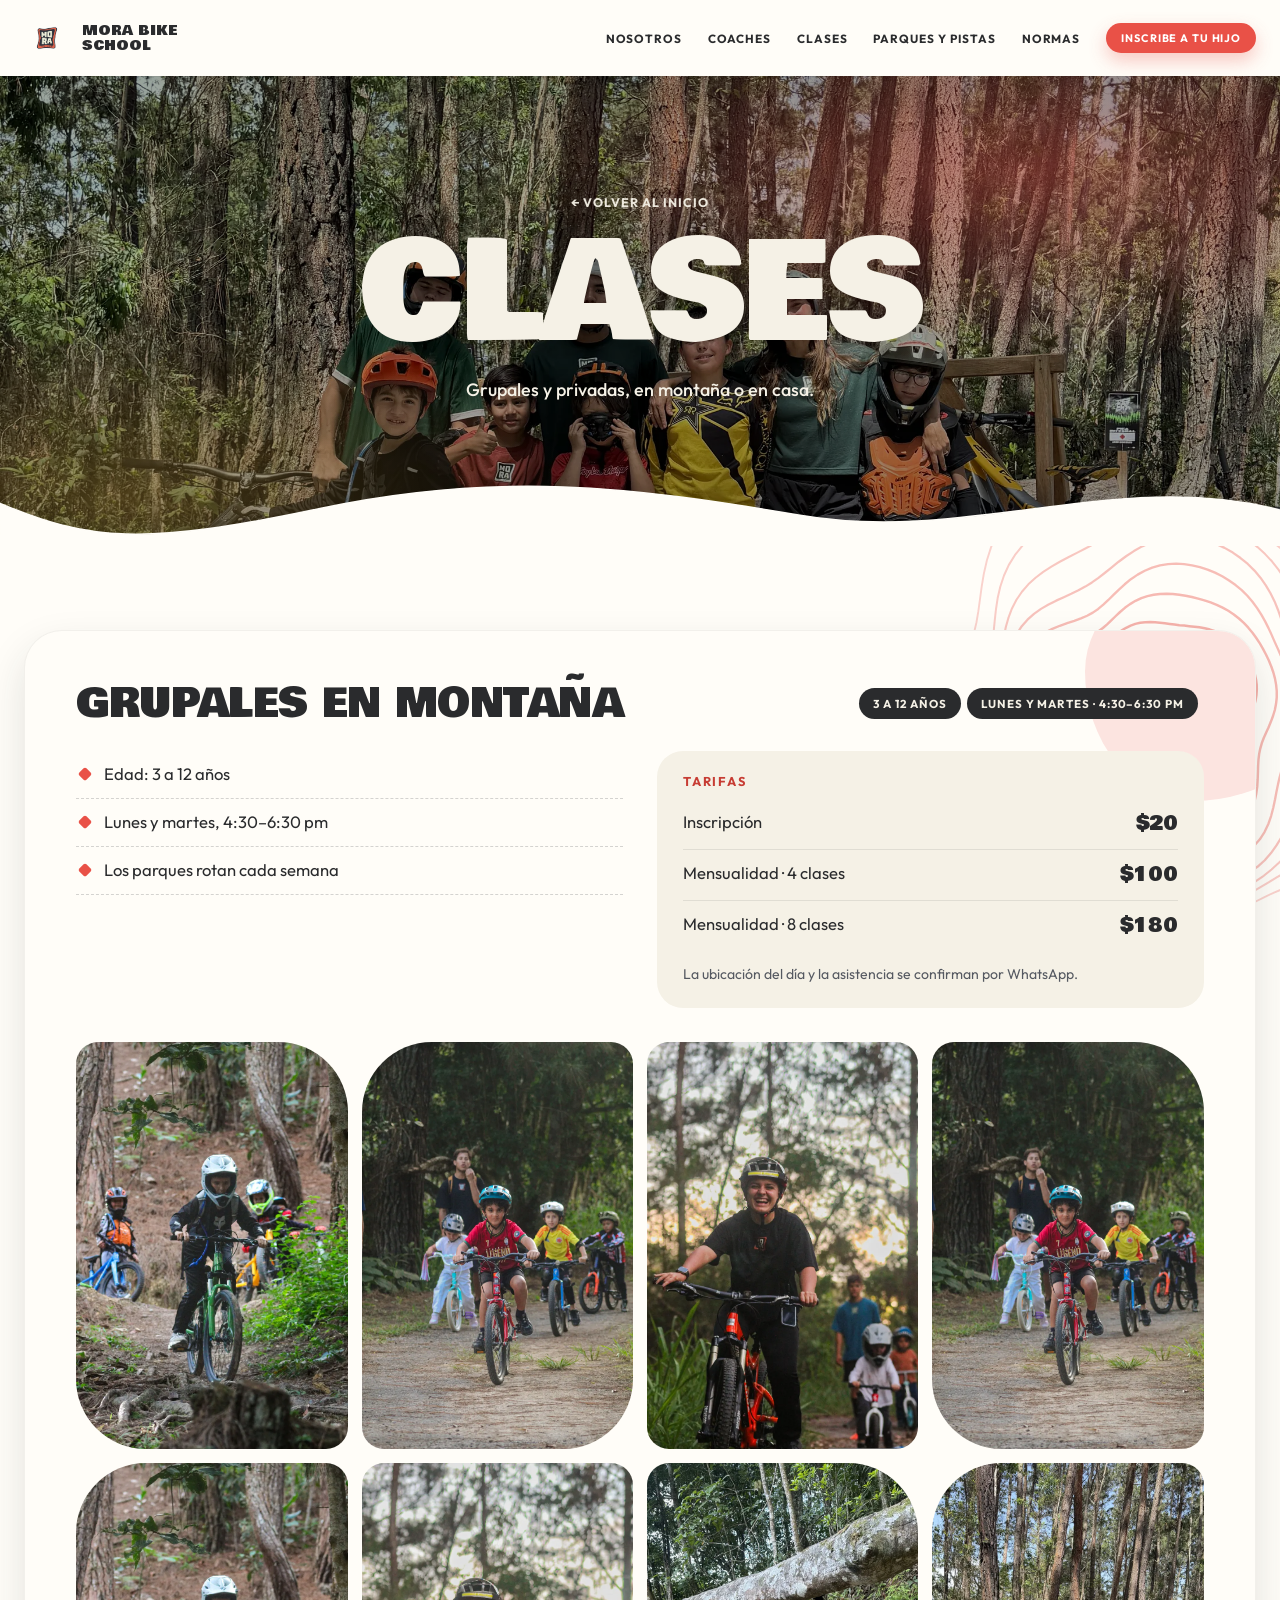
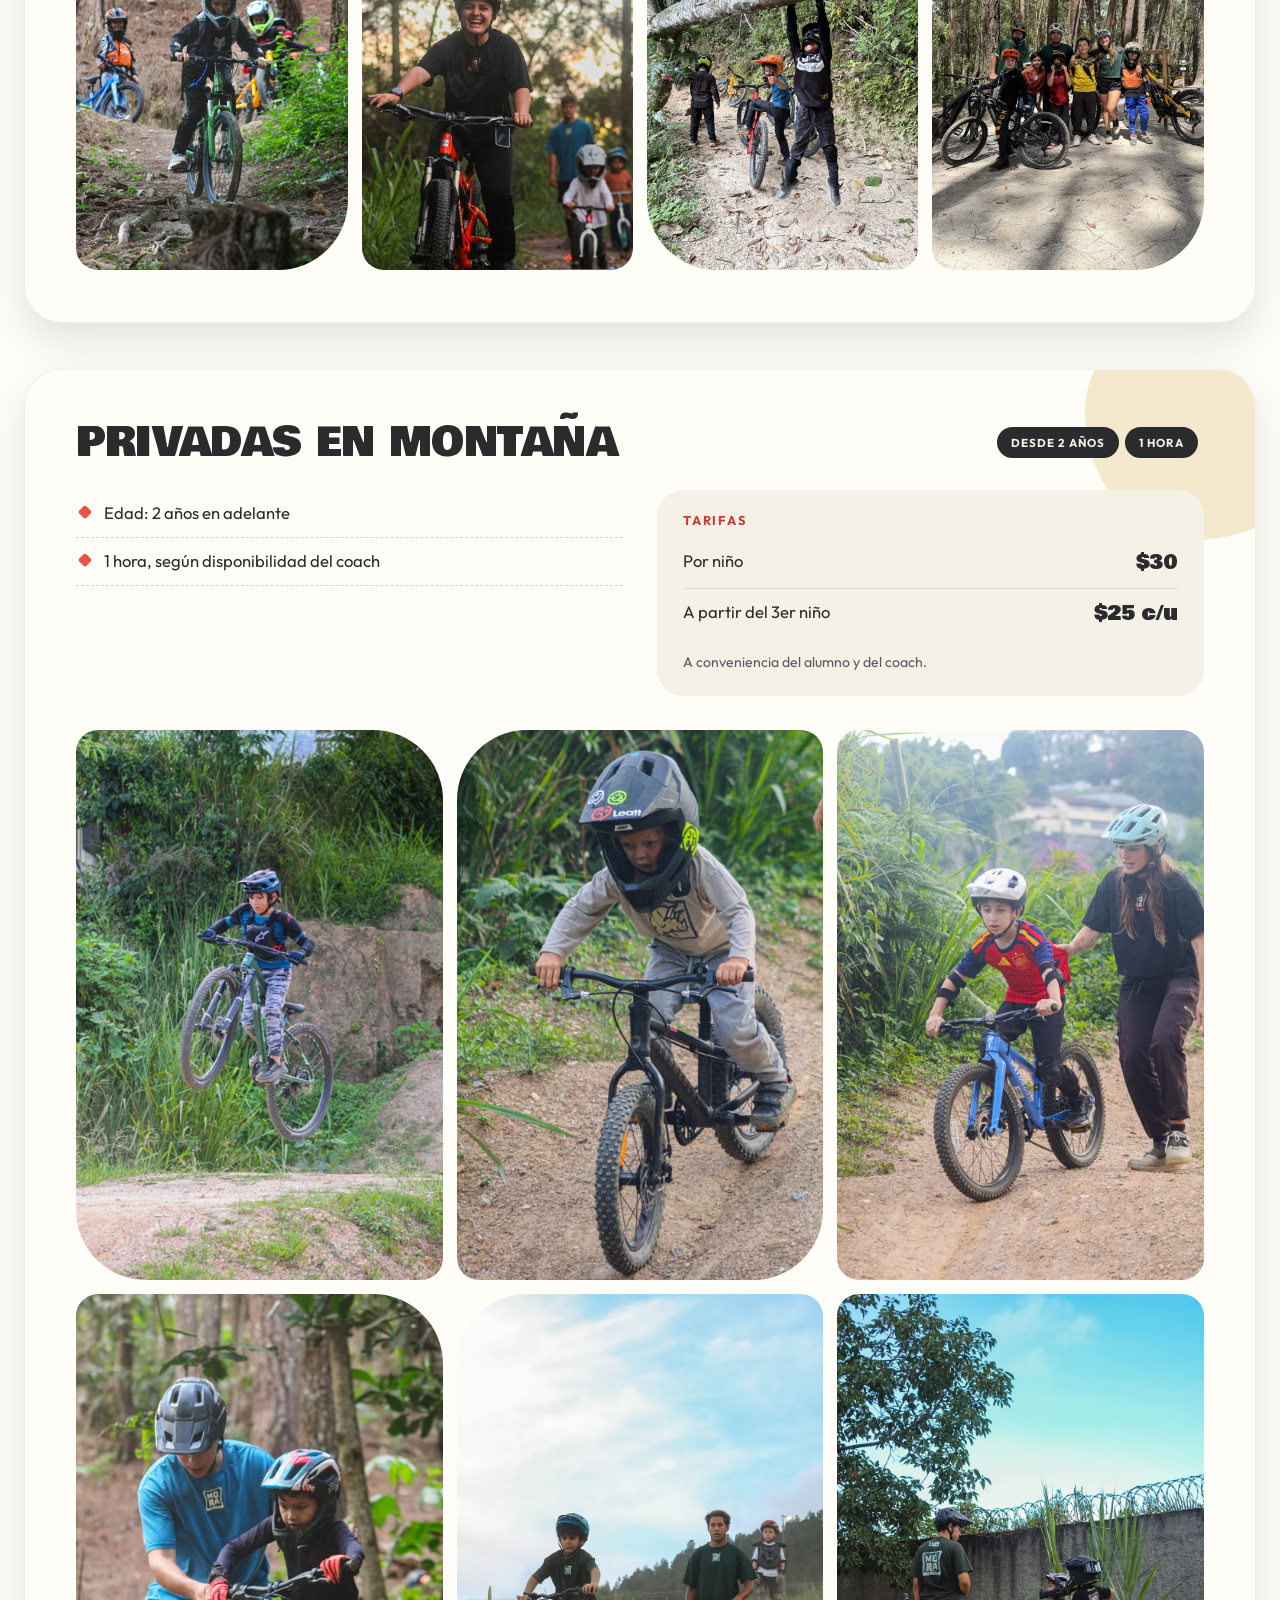
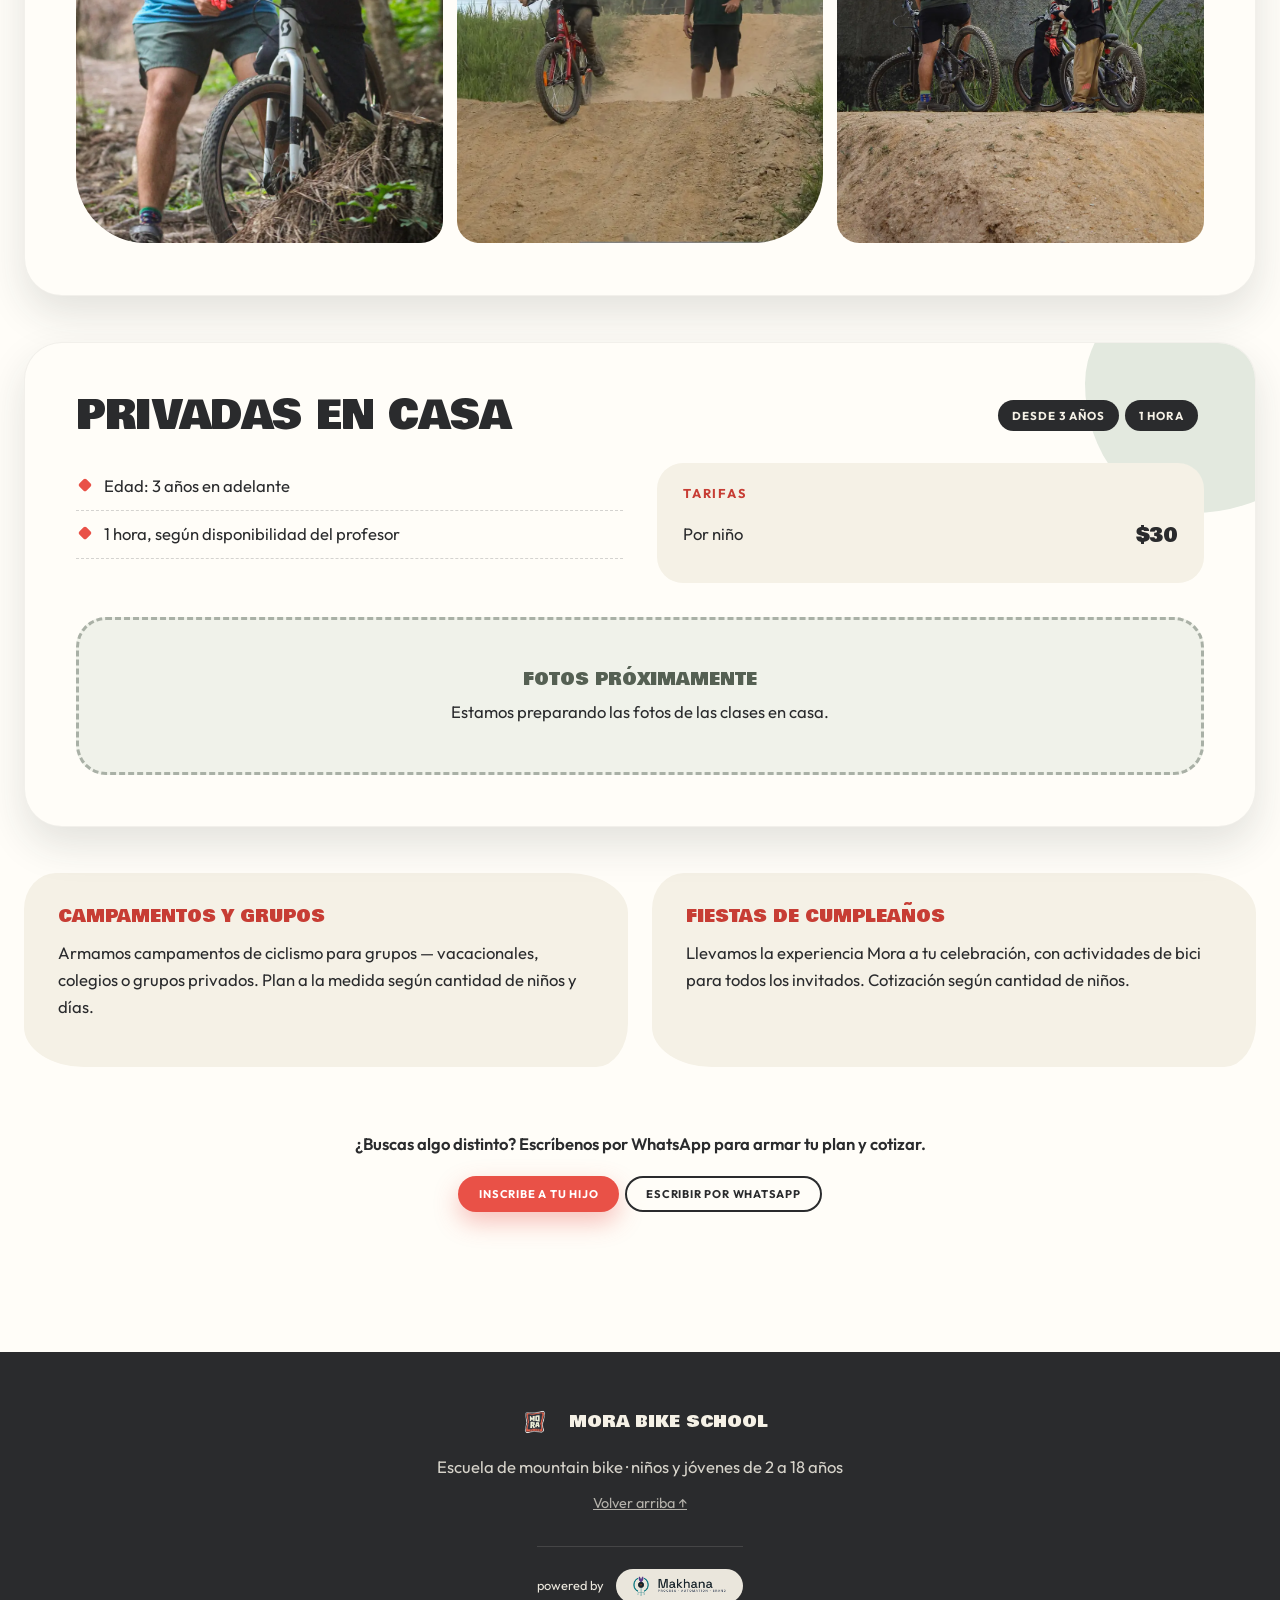
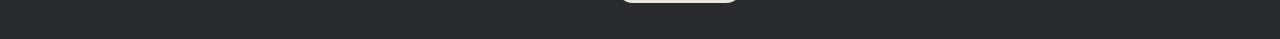
==== commit 1ffeaf35: "Add files via upload" ====
--- a/clases.html
+++ b/clases.html
@@ -7,7 +7,7 @@
 <meta name="description" content="Mora Bike School: escuela de mountain bike para niños y jóvenes de 2 a 18 años en Caracas, Venezuela.">
 <link rel="icon" href="images/mora-logo.png">
 <link rel="preconnect" href="https://fonts.googleapis.com"><link rel="preconnect" href="https://fonts.gstatic.com" crossorigin>
-<link href="https://fonts.googleapis.com/css2?family=Kaushan+Script&family=Outfit:wght@400;500;600;700&family=Londrina+Solid:wght@400;900&display=swap" rel="stylesheet">
+<link href="https://fonts.googleapis.com/css2?family=Kaushan+Script&family=Outfit:wght@400;500;600;700&family=Bowlby+One&display=swap" rel="stylesheet">
 <link rel="stylesheet" href="styles-v8.css?v=20261105">
 </head>
 <body id="top"><header class="nav">
--- a/styles-v8.css
+++ b/styles-v8.css
@@ -284,27 +284,31 @@
 
 @media (max-width:900px){ .hero__inner{ padding-top:126px; } }
 
-/* v8.4: tipografía de títulos Londrina Solid (la más parecida al logo); Outfit para los textos */
-:root{ --display:"Londrina Solid","Outfit",system-ui,sans-serif; }
-.title{ font-weight:900; font-size:clamp(2.8rem,6vw,4.4rem); letter-spacing:.005em; line-height:.98; }
-.hero__title{ font-weight:900; font-size:clamp(4.4rem,14.5vw,12.6rem); line-height:.82; letter-spacing:.005em; }
-.hero__title .r4f{ margin-top:-.38em; }
-.clases-teaser__title, .page-hero h1{ font-weight:900; letter-spacing:.005em; font-size:clamp(4.8rem,15.5vw,13rem); line-height:.82; }
-.slogan{ font-weight:900; font-size:clamp(2.8rem,6.2vw,4.9rem); letter-spacing:.005em; line-height:.92; }
-.reporta h2{ font-weight:900; font-size:clamp(2.3rem,4.8vw,3.7rem); letter-spacing:.005em; line-height:1; }
-.tipo__head h2{ font-weight:900; font-size:clamp(2.2rem,4.8vw,3.4rem); letter-spacing:.005em; line-height:1; }
-.coach__name{ font-size:1.5rem; font-weight:900; letter-spacing:.012em; }
-.firma__nombre{ font-size:1.45rem; font-weight:900; letter-spacing:.012em; }
-.extra h3, .gal__soon b{ font-size:1.55rem; font-weight:900; letter-spacing:.01em; }
-.precio b{ font-size:1.65rem; font-weight:900; }
-.pin-label b{ font-size:1.16em; font-weight:900; letter-spacing:.01em; }
-.inscribete h2.sub{ font-size:1.6rem; font-weight:900; margin:14px 0 22px; letter-spacing:.01em; }
-.nav__brand span{ font-size:1.2rem; font-weight:900; letter-spacing:.02em; line-height:1; }
-.footer__brand span{ font-size:1.55rem; font-weight:900; }
-.pasos li::before{ font-size:1.3rem; font-weight:900; }
+/* v8.5: tipografía de títulos Bowlby One; Outfit para los textos y rótulos pequeños */
+html{ font-synthesis:none; }
+:root{ --display:"Bowlby One","Outfit",system-ui,sans-serif; }
+.title, .hero__title, .clases-teaser__title, .page-hero h1, .slogan, .reporta h2, .tipo__head h2, .coach__name, .firma__nombre, .extra h3, .gal__soon b, .precio b, .pin-label b, .inscribete h2.sub, .nav__brand span, .footer__brand span, .pasos li::before, .coach__initial{ font-family:var(--display); font-weight:400; }
+.title{ font-size:clamp(1.95rem,4.3vw,3.2rem); letter-spacing:-.01em; line-height:1.06; }
+.hero__title{ font-size:clamp(3.2rem,10.2vw,9rem); line-height:.96; letter-spacing:-.02em; }
+.hero__title .r4f{ margin-top:-.5em; }
+.clases-teaser__title, .page-hero h1{ font-size:clamp(3.3rem,10.6vw,8.8rem); line-height:.95; letter-spacing:-.02em; }
+.slogan{ font-size:clamp(1.9rem,4.4vw,3.3rem); line-height:1.1; letter-spacing:-.01em; }
+.reporta h2{ font-size:clamp(1.7rem,3.6vw,2.7rem); line-height:1.1; letter-spacing:-.01em; }
+.tipo__head h2{ font-size:clamp(1.6rem,3.5vw,2.5rem); line-height:1.08; letter-spacing:-.01em; }
+.coach__name{ font-size:1.08rem; letter-spacing:0; }
+.firma__nombre{ font-size:1.02rem; letter-spacing:0; }
+.extra h3, .gal__soon b{ font-size:1.08rem; letter-spacing:0; }
+.precio b{ font-size:1.18rem; }
+.pin-label b{ font-size:.96em; letter-spacing:0; }
+.inscribete h2.sub{ font-size:1.12rem; margin:16px 0 24px; letter-spacing:0; }
+.nav__brand span{ font-size:.86rem; letter-spacing:0; line-height:1.1; }
+.footer__brand span{ font-size:1.05rem; }
+.pasos li::before{ font-size:1.02rem; }
 /* rótulos pequeños en Outfit (mayúsculas) para que se lean bien */
 .btn, .nav__links a, .nav__cta, .eyebrow, .hero__kicker, .clases-teaser__eyebrow, .tag, .precios h3, .back{ font-family:var(--body); font-weight:700; }
 .btn{ font-size:.7rem; letter-spacing:.07em; }
 .nav__links a{ font-size:.74rem; letter-spacing:.08em; } .nav__cta{ font-size:.68rem !important; }
 .eyebrow, .hero__kicker, .clases-teaser__eyebrow{ font-size:.82rem; letter-spacing:.2em; }
 .tag{ font-size:.72rem; letter-spacing:.08em; } .precios h3{ font-size:.8rem; letter-spacing:.14em; } .back{ font-size:.78rem; letter-spacing:.08em; }
+
+@media (max-width:700px){ .hero__title .r4f{ margin-top:-.12em; } }
